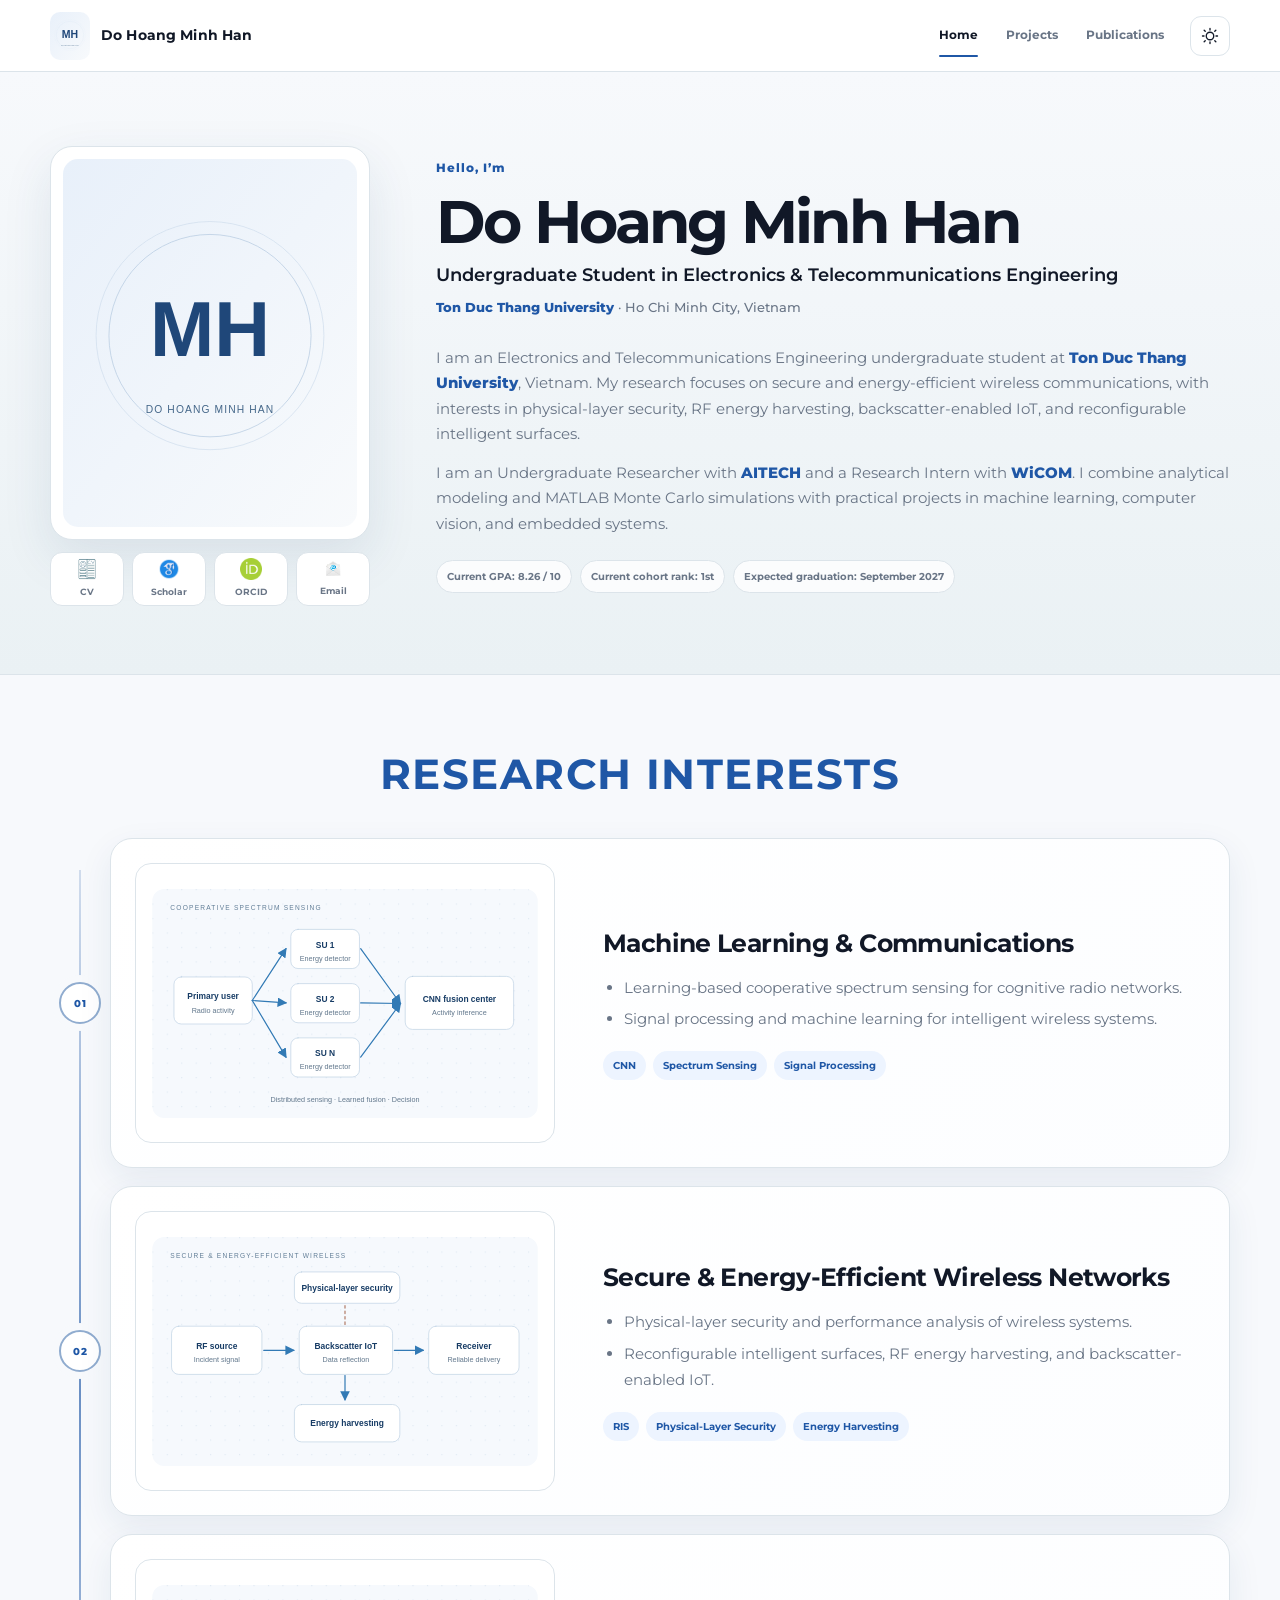
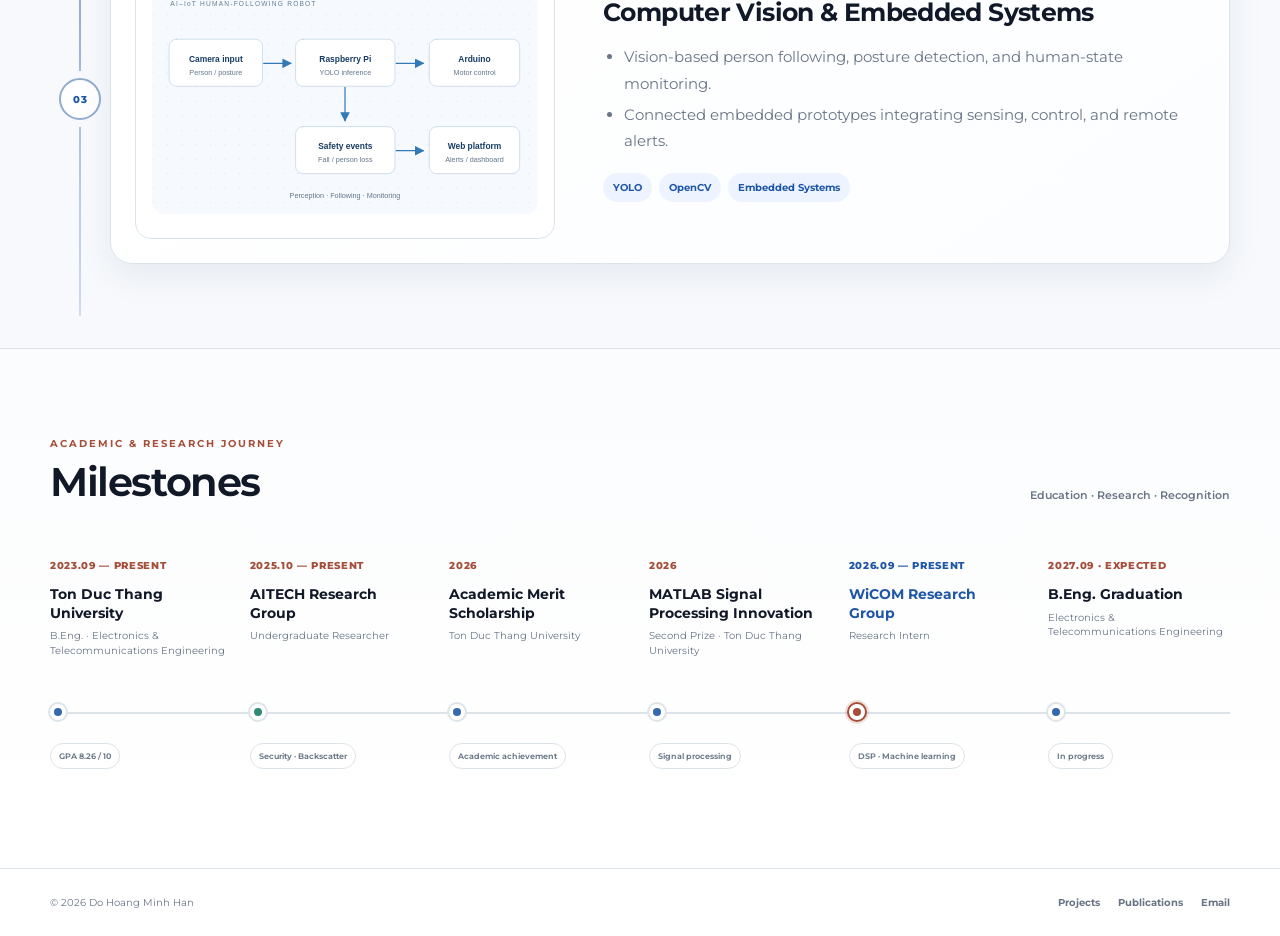
==== index.html @ 0a6a079e "Publish Do Hoang Minh Han's academic website using the original design" ====
<!DOCTYPE html>
<html lang="en">
<head>
  <meta charset="UTF-8">
  <meta name="viewport" content="width=device-width,initial-scale=1.0">
  <title>Do Hoang Minh Han | Academic Homepage</title>
  <meta name="description" content="Academic homepage of Do Hoang Minh Han, an undergraduate researcher in wireless communications at Ton Duc Thang University.">
  <link rel="icon" type="image/svg+xml" href="./assets/monogram.svg">
  <link rel="preconnect" href="https://fonts.googleapis.com">
  <link rel="preconnect" href="https://fonts.gstatic.com" crossorigin>
  <link href="https://fonts.googleapis.com/css2?family=Montserrat:wght@400;500;600;700;800&amp;display=swap" rel="stylesheet">
  <link rel="stylesheet" href="./assets/css/home.css?v=20260919-7">
<link rel="stylesheet" href="./assets/css/identity.css?v=20261023-2"><link rel="canonical" href="https://thienp-nguyen.github.io/do-hoang-minh-han/"></head>
<body>
  <header class="site-header">
    <div class="nav-container">
      <a class="brand" href="index.html">
        <img src="./assets/monogram.svg" alt="">
        <span>Do Hoang Minh Han</span>
      </a>

      <nav class="desktop-nav" aria-label="Primary navigation">
        <a class="active" href="index.html" aria-current="page">Home</a>
        <a href="projects.html">Projects</a>
        <a href="publications.html">Publications</a>
      </nav>

      <button class="theme-toggle" type="button" aria-label="Toggle light/dark mode">
        <svg class="sun-icon" viewbox="0 0 24 24"><path d="M12 4V2m0 20v-2M4 12H2m20 0h-2M5.64 5.64 4.22 4.22m15.56 15.56-1.42-1.42M18.36 5.64l1.42-1.42M4.22 19.78l1.42-1.42M12 17a5 5 0 1 0 0-10 5 5 0 0 0 0 10Z"></path></svg>
        <svg class="moon-icon" viewbox="0 0 24 24"><path d="M21 15.1A9 9 0 1 1 8.9 3a7 7 0 0 0 12.1 12.1Z"></path></svg>
      </button>

      <button class="menu-toggle" type="button" aria-label="Open menu" aria-expanded="false">
        <span></span><span></span><span></span>
      </button>
    </div>

    <nav class="mobile-nav" aria-label="Mobile navigation">
      <a class="active" href="index.html" aria-current="page">Home</a>
      <a href="projects.html">Projects</a>
      <a href="publications.html">Publications</a>
    </nav>
  </header>

  <main id="main">
    <section class="profile-section">
      <div class="page-width profile-grid">
        <aside class="profile-side">
          <div class="portrait-card">
            <img src="./assets/monogram.svg" alt="Do Hoang Minh Han monogram">
          </div>

          <div class="academic-links">
            <a href="./assets/Minh-Han-CV.pdf" class="academic-link" title="Curriculum Vitae" target="_blank" rel="noopener">
              <img src="./assets/CV.png" alt=""><span>CV</span>
            </a>
            <a href="https://scholar.google.com/citations?user=U9WXgIkAAAAJ&amp;hl=vi&amp;oi=ao" class="academic-link" title="Google Scholar" target="_blank" rel="noopener">
              <img src="./assets/gg.png" alt=""><span>Scholar</span>
            </a>
            <a href="https://orcid.org/0009-0002-2943-3216" class="academic-link" title="ORCID" target="_blank" rel="noopener">
              <img src="./assets/ORCID.png" alt=""><span>ORCID</span>
            </a>
            <a href="mailto:dohoangminhhan2005@gmail.com" class="academic-link" title="Email">
              <img src="./assets/email.png" alt=""><span>Email</span>
            </a>
          </div>
        </aside>

        <div class="profile-copy">
          <div class="status-line">
            <span>Hello, I’m</span>
          </div>

          <h1>Do Hoang Minh Han</h1>
          <p class="role">Undergraduate Student in Electronics &amp; Telecommunications Engineering</p>
          <p class="location"><a class="profile-link" href="https://tdtu.edu.vn/en" target="_blank" rel="noopener">Ton Duc Thang University</a> · Ho Chi Minh City, Vietnam</p>

          <div class="bio-text"><p>I am an Electronics and Telecommunications Engineering undergraduate student at <a class="profile-link" href="https://tdtu.edu.vn/en" target="_blank" rel="noopener">Ton Duc Thang University</a>, Vietnam. My research focuses on secure and energy-efficient wireless communications, with interests in physical-layer security, RF energy harvesting, backscatter-enabled IoT, and reconfigurable intelligent surfaces.</p><p>I am an Undergraduate Researcher with <a class="profile-link" href="https://science.tdtu.edu.vn/en/research/AITECH" target="_blank" rel="noopener">AITECH</a> and a Research Intern with <a class="profile-link" href="https://feee.tdtu.edu.vn/en/research/research-groups/wireless-communications-research-group-wicom" target="_blank" rel="noopener">WiCOM</a>. I combine analytical modeling and MATLAB Monte Carlo simulations with practical projects in machine learning, computer vision, and embedded systems.</p></div>

          <div class="profile-chips"><span>Current GPA: 8.26 / 10</span><span>Current cohort rank: 1st</span><span>Expected graduation: September 2027</span></div>
        </div>
      </div>
    </section>


    <section class="section-heading research-title">
      <h2>RESEARCH INTERESTS</h2>
    </section>

    <section class="research-list page-width"><article class="research-item"><div class="research-node"><span>01</span></div><div class="research-card"><div class="research-visual"><img src="./assets/projects/spectrum.svg" alt="Machine Learning &amp; Communications topic illustration" loading="lazy"></div><div class="research-copy"><h3>Machine Learning &amp; Communications</h3><ul><li>Learning-based cooperative spectrum sensing for cognitive radio networks.</li><li>Signal processing and machine learning for intelligent wireless systems.</li></ul><div class="tags"><span>CNN</span><span>Spectrum Sensing</span><span>Signal Processing</span></div></div></div></article><article class="research-item"><div class="research-node"><span>02</span></div><div class="research-card"><div class="research-visual"><img src="./assets/projects/security.svg" alt="Secure &amp; Energy-Efficient Wireless Networks topic illustration" loading="lazy"></div><div class="research-copy"><h3>Secure &amp; Energy-Efficient Wireless Networks</h3><ul><li>Physical-layer security and performance analysis of wireless systems.</li><li>Reconfigurable intelligent surfaces, RF energy harvesting, and backscatter-enabled IoT.</li></ul><div class="tags"><span>RIS</span><span>Physical-Layer Security</span><span>Energy Harvesting</span></div></div></div></article><article class="research-item"><div class="research-node"><span>03</span></div><div class="research-card"><div class="research-visual"><img src="./assets/projects/robot.svg" alt="Computer Vision &amp; Embedded Systems topic illustration" loading="lazy"></div><div class="research-copy"><h3>Computer Vision &amp; Embedded Systems</h3><ul><li>Vision-based person following, posture detection, and human-state monitoring.</li><li>Connected embedded prototypes integrating sensing, control, and remote alerts.</li></ul><div class="tags"><span>YOLO</span><span>OpenCV</span><span>Embedded Systems</span></div></div></div></article></section>

    <section class="journey-section">
      <div class="page-width">
        <div class="journey-head">
          <div>
            <p>ACADEMIC &amp; RESEARCH JOURNEY</p>
            <h2>Milestones</h2>
          </div>
          <span class="journey-note">Education · Research · Recognition</span>
        </div>

        <div class="journey-track"><article class="milestone education"><div class="milestone-copy"><span class="milestone-date">2023.09 — PRESENT</span><h3>Ton Duc Thang University</h3><p>B.Eng. · Electronics &amp; Telecommunications Engineering</p></div><div class="milestone-dot"></div><span class="milestone-chip">GPA 8.26 / 10</span></article><article class="milestone research"><div class="milestone-copy"><span class="milestone-date">2025.10 — PRESENT</span><h3>AITECH Research Group</h3><p>Undergraduate Researcher</p></div><div class="milestone-dot"></div><span class="milestone-chip">Security · Backscatter</span></article><article class="milestone education"><div class="milestone-copy"><span class="milestone-date">2026</span><h3>Academic Merit Scholarship</h3><p>Ton Duc Thang University</p></div><div class="milestone-dot"></div><span class="milestone-chip">Academic achievement</span></article><article class="milestone education"><div class="milestone-copy"><span class="milestone-date">2026</span><h3>MATLAB Signal Processing Innovation</h3><p>Second Prize · Ton Duc Thang University</p></div><div class="milestone-dot"></div><span class="milestone-chip">Signal processing</span></article><article class="milestone current research"><div class="milestone-copy"><span class="milestone-date">2026.09 — PRESENT</span><h3>WiCOM Research Group</h3><p>Research Intern</p></div><div class="milestone-dot"></div><span class="milestone-chip">DSP · Machine learning</span></article><article class="milestone education"><div class="milestone-copy"><span class="milestone-date">2027.09 · EXPECTED</span><h3>B.Eng. Graduation</h3><p>Electronics &amp; Telecommunications Engineering</p></div><div class="milestone-dot"></div><span class="milestone-chip">In progress</span></article></div>
      </div>
    </section>
  </main>

  <footer class="site-footer">
    <div class="page-width footer-inner">
      <p>© 2026 Do Hoang Minh Han</p>
      <div>
        <a href="projects.html">Projects</a>
        <a href="publications.html">Publications</a>
        <a href="mailto:dohoangminhhan2005@gmail.com">Email</a>
      </div>
    </div>
  </footer>

  <script src="./assets/js/main.js?v=20260918-4"></script>
</body>
</html>
---- assets/css/home.css ----
:root{
  --bg:#f7f9fc;
  --surface:#ffffff;
  --panel:#eaf1f4;
  --text:#111827;
  --muted:#697586;
  --line:#dce4ea;
  --blue:#1f57a6;
  --blue-soft:#edf4ff;
  --green:#26a269;
  --shadow:0 18px 50px rgba(31,68,110,.10);
  --card-shadow:0 12px 34px rgba(31,68,110,.08);
  --card-shadow-hover:0 24px 54px rgba(31,68,110,.16);
  --warm:#a54f3b;
  --warm-soft:#fbf0ec;
  --width:1180px;
}
*{box-sizing:border-box}
html{scroll-behavior:smooth}
body{
  margin:0;
  background:var(--bg);
  color:var(--text);
  font-family:"Montserrat",Arial,sans-serif;
  line-height:1.7;
  -webkit-font-smoothing:antialiased;
}
a{color:inherit;text-decoration:none}
img{display:block;max-width:100%}
button{font:inherit}
.page-width{width:min(calc(100% - 40px),var(--width));margin:0 auto}

.site-header{
  position:sticky;
  top:0;
  z-index:100;
  height:72px;
  background:color-mix(in srgb,var(--surface) 92%,transparent);
  backdrop-filter:blur(16px);
  border-bottom:1px solid var(--line);
}
.nav-container{
  width:min(calc(100% - 40px),var(--width));
  height:100%;
  margin:0 auto;
  display:flex;
  align-items:center;
  gap:26px;
}
.brand{display:flex;align-items:center;gap:11px}
.brand img{width:40px;height:48px;border-radius:10px;object-fit:cover}
.brand span{font-size:14px;font-weight:700;letter-spacing:.01em}
.desktop-nav{margin-left:auto;display:flex;align-items:center;gap:28px}
.desktop-nav a{
  position:relative;
  color:var(--muted);
  font-size:12px;
  font-weight:700;
}
.desktop-nav a:hover,.desktop-nav a.active{color:var(--text)}
.desktop-nav a.active:after{
  content:"";
  position:absolute;
  left:0;right:0;bottom:-11px;
  height:2px;
  border-radius:999px;
  background:var(--blue);
}
.theme-toggle,.menu-toggle{
  width:40px;height:40px;
  border:1px solid var(--line);
  border-radius:11px;
  background:var(--surface);
  color:var(--text);
  display:grid;
  place-items:center;
  cursor:pointer;
}
.theme-toggle svg{width:18px;height:18px;fill:none;stroke:currentColor;stroke-width:1.8;stroke-linecap:round;stroke-linejoin:round}
.theme-toggle .moon-icon{display:none}
.menu-toggle{display:none;align-content:center;gap:4px}
.menu-toggle span{display:block;width:17px;height:1.5px;background:currentColor}
.mobile-nav{display:none}
.mobile-nav.open{
  display:grid;
  position:absolute;
  left:0;right:0;top:72px;
  z-index:99;
  padding:8px 20px 14px;
  background:var(--surface);
  border-bottom:1px solid var(--line);
}
.mobile-nav a{padding:10px 0;border-bottom:1px solid var(--line);font-size:13px;font-weight:700;color:var(--muted)}
.mobile-nav a:last-child{border-bottom:0}
.mobile-nav a.active{color:var(--text)}

.profile-section{
  padding:74px 0 68px;
  background:linear-gradient(180deg,var(--bg),var(--panel));
  border-bottom:1px solid var(--line);
}
.profile-grid{
  display:grid;
  grid-template-columns:320px 1fr;
  gap:66px;
  align-items:center;
}
.profile-side{width:100%}
.portrait-card{
  padding:12px;
  border:1px solid var(--line);
  border-radius:22px;
  background:var(--surface);
  box-shadow:var(--shadow);
}
.portrait-card img{
  width:100%;
  aspect-ratio:4/5;
  object-fit:cover;
  object-position:center 25%;
  border-radius:15px;
}
.academic-links{
  display:grid;
  grid-template-columns:repeat(4,1fr);
  gap:8px;
  margin-top:12px;
}
.academic-link{
  min-width:0;
  height:54px;
  padding:7px 4px;
  border:1px solid var(--line);
  border-radius:12px;
  background:var(--surface);
  color:var(--muted);
  display:flex;
  flex-direction:column;
  align-items:center;
  justify-content:center;
  gap:4px;
  font-size:9px;
  font-weight:700;
  transition:.18s ease;
}
.academic-link:hover{
  transform:translateY(-2px);
  color:var(--blue);
  border-color:color-mix(in srgb,var(--blue) 40%,var(--line));
  box-shadow:0 8px 22px rgba(31,87,166,.10);
}
.academic-link img{width:22px;height:22px;object-fit:contain}

.status-line{
  color:var(--blue);
  font-size:12px;
  font-weight:800;
  letter-spacing:.08em;
}
.profile-copy h1{
  margin:12px 0 8px;
  font-size:clamp(42px,5vw,64px);
  line-height:1.02;
  letter-spacing:-.045em;
  font-weight:700;
}
.role{
  margin:0;
  color:var(--text);
  font-size:18px;
  font-weight:600;
}
.location{
  margin:5px 0 0;
  color:var(--muted);
  font-size:13px;
  font-weight:500;
}
.profile-link,
.bio-text a{
  color:var(--blue);
  font-weight:800;
  transition:color .18s ease;
}
.profile-link:hover,
.bio-text a:hover{
  color:color-mix(in srgb,var(--blue) 72%,#000);
  text-decoration:underline;
  text-underline-offset:3px;
}
.bio-text{
  max-width:800px;
  margin-top:27px;
}
.bio-text p{
  margin:0 0 13px;
  color:var(--muted);
  font-size:15px;
}
.profile-chips{
  display:flex;
  flex-wrap:wrap;
  gap:8px;
  margin-top:24px;
}
.profile-chips span{
  padding:7px 10px;
  border:1px solid var(--line);
  border-radius:999px;
  background:color-mix(in srgb,var(--surface) 78%,transparent);
  color:var(--muted);
  font-size:10px;
  font-weight:700;
}

.section-heading{
  padding:76px 20px 42px;
  text-align:center;
}
.research-title h2{
  margin:0;
  color:var(--blue);
  font-size:clamp(28px,3.2vw,40px);
  letter-spacing:.015em;
  line-height:1.15;
  font-weight:800;
}

.research-list{
  display:grid;
  gap:20px;
  padding-bottom:78px;
}
.research-row{
  position:relative;
  display:grid;
  grid-template-columns:440px 1fr;
  gap:54px;
  align-items:center;
  padding:22px;
  border:1px solid var(--line);
  border-radius:22px;
  background:linear-gradient(145deg,var(--surface),color-mix(in srgb,var(--surface) 82%,var(--blue-soft)));
  box-shadow:var(--card-shadow);
  overflow:hidden;
  transition:transform .28s ease,box-shadow .28s ease,border-color .28s ease;
}
.research-row:before{
  content:"";
  position:absolute;
  left:0;top:0;bottom:0;
  width:4px;
  background:linear-gradient(180deg,var(--blue),color-mix(in srgb,var(--blue) 35%,transparent));
  opacity:.75;
}
.research-row:hover{
  transform:translateY(-6px);
  box-shadow:var(--card-shadow-hover);
  border-color:color-mix(in srgb,var(--blue) 38%,var(--line));
}
.research-visual{
  height:285px;
  padding:16px;
  display:grid;
  place-items:center;
  border:1px solid var(--line);
  border-radius:16px;
  background:#fff;
  overflow:hidden;
  transition:transform .35s ease,box-shadow .35s ease;
}
.research-row:hover .research-visual{
  transform:scale(1.015);
  box-shadow:0 12px 28px rgba(31,87,166,.10);
}
.research-visual img{
  width:100%;
  height:100%;
  object-fit:contain;
  transition:transform .38s ease;
}
.research-row:hover .research-visual img{
  transform:scale(1.025);
}
.research-copy{max-width:610px}
.research-index{
  display:block;
  margin-bottom:8px;
  color:var(--blue);
  font-size:9px;
  font-weight:800;
  letter-spacing:.14em;
}
.research-copy h3{
  margin:0 0 14px;
  font-size:21px;
  line-height:1.3;
  letter-spacing:-.02em;
  font-weight:700;
}
.research-copy ul{
  margin:0;
  padding-left:19px;
  color:var(--muted);
  font-size:13.5px;
}
.research-copy li{margin-bottom:6px}
.tags{
  display:flex;
  flex-wrap:wrap;
  gap:6px;
  margin-top:17px;
}
.tags span{
  padding:5px 8px;
  border-radius:999px;
  background:var(--blue-soft);
  color:var(--blue);
  font-size:9px;
  font-weight:700;
  transition:transform .18s ease,background .18s ease;
}
.research-row:hover .tags span{
  background:color-mix(in srgb,var(--blue-soft) 82%,var(--surface));
}
.tags span:hover{
  transform:translateY(-1px);
}

.site-footer{
  padding:25px 0;
  border-top:1px solid var(--line);
  background:var(--surface);
}
.footer-inner{
  display:flex;
  align-items:center;
  justify-content:space-between;
  gap:25px;
}
.footer-inner p{
  margin:0;
  color:var(--muted);
  font-size:10px;
}
.footer-inner div{display:flex;gap:18px}
.footer-inner a{
  color:var(--muted);
  font-size:10px;
  font-weight:700;
}
.footer-inner a:hover{color:var(--blue)}

body.dark-mode{
  --bg:#0f141a;
  --surface:#171e26;
  --panel:#182129;
  --text:#eef2f6;
  --muted:#9aa9b8;
  --line:#2b3540;
  --blue:#79aaff;
  --blue-soft:#172b47;
  --green:#53cf8d;
  --shadow:0 18px 50px rgba(0,0,0,.28);
  --card-shadow:0 12px 34px rgba(0,0,0,.22);
  --card-shadow-hover:0 24px 54px rgba(0,0,0,.34);
}
body.dark-mode .sun-icon{display:none}
body.dark-mode .moon-icon{display:block}
body.dark-mode .research-visual{background:#f7f9fb}

@media(max-width:900px){
  .desktop-nav{display:none}
  .menu-toggle{display:grid}
  .profile-grid{grid-template-columns:270px 1fr;gap:38px}
  .research-row{grid-template-columns:340px 1fr;gap:34px}
}
@media(max-width:700px){
  .site-header{height:64px}
  .nav-container{width:calc(100% - 24px)}
  .brand span{font-size:13px}
  .brand img{width:34px;height:41px}
  .profile-section{padding:45px 0 48px}
  .profile-grid{grid-template-columns:1fr}
  .profile-side{max-width:310px}
  .profile-copy h1{font-size:44px}
  .research-list{gap:16px}
  .research-row{grid-template-columns:1fr;gap:20px;padding:17px}
  .research-visual{height:245px}
  .footer-inner{flex-direction:column;align-items:flex-start}
}
@media(max-width:460px){
  .page-width{width:calc(100% - 28px)}
  .academic-link span{display:none}
  .academic-link{height:48px}
  .academic-link img{width:25px;height:25px}
  .profile-copy h1{font-size:38px}
  .role{font-size:15px}
  .bio-text p{font-size:14px}
  .research-title h2{font-size:24px}
  .research-visual{height:215px}
}

/* v6 connected research + milestones */
.section-heading{padding:76px 20px 40px;text-align:center}
.research-title h2{
  margin:0;
  color:var(--blue);
  font-size:clamp(29px,3.25vw,42px);
  letter-spacing:.035em;
  line-height:1.15;
  font-weight:700;
}

.research-list{
  position:relative;
  display:grid;
  gap:18px;
  padding-bottom:84px;
}
.research-list:before{
  content:"";
  position:absolute;
  left:29px;
  top:32px;
  bottom:32px;
  width:2px;
  background:linear-gradient(180deg,color-mix(in srgb,var(--blue) 18%,transparent),color-mix(in srgb,var(--blue) 65%,transparent),color-mix(in srgb,var(--blue) 18%,transparent));
  z-index:0;
}
.research-item{
  position:relative;
  display:grid;
  grid-template-columns:60px 1fr;
  align-items:center;
  z-index:1;
}
.research-node{display:grid;place-items:center}
.research-node span{
  width:42px;
  height:42px;
  border-radius:50%;
  display:grid;
  place-items:center;
  background:var(--surface);
  border:2px solid color-mix(in srgb,var(--blue) 40%,var(--line));
  box-shadow:0 0 0 7px var(--bg);
  color:var(--blue);
  font-size:10px;
  font-weight:800;
  letter-spacing:.05em;
  transition:.22s ease;
}
.research-item:hover .research-node span{
  transform:scale(1.08);
  background:var(--blue);
  color:#fff;
  border-color:var(--blue);
}
.research-card{
  display:grid;
  grid-template-columns:420px 1fr;
  gap:48px;
  align-items:center;
  padding:24px;
  border:1px solid var(--line);
  border-radius:22px;
  background:linear-gradient(145deg,var(--surface),color-mix(in srgb,var(--surface) 84%,var(--blue-soft)));
  box-shadow:var(--card-shadow);
  overflow:hidden;
  transition:transform .28s ease,box-shadow .28s ease,border-color .28s ease;
}
.research-item:hover .research-card{
  transform:translateX(5px) translateY(-4px);
  box-shadow:var(--card-shadow-hover);
  border-color:color-mix(in srgb,var(--blue) 38%,var(--line));
}
.research-visual{
  height:280px;
  padding:16px;
  display:grid;
  place-items:center;
  border:1px solid var(--line);
  border-radius:16px;
  background:#fff;
  overflow:hidden;
  transition:transform .35s ease,box-shadow .35s ease;
}
.research-item:hover .research-visual{
  transform:scale(1.012);
  box-shadow:0 12px 28px rgba(31,87,166,.10);
}
.research-visual img{
  width:100%;
  height:100%;
  object-fit:contain;
  transition:transform .38s ease;
}
.research-item:hover .research-visual img{transform:scale(1.025)}
.research-copy{max-width:620px;padding-right:14px}
.research-copy h3{
  margin:0 0 16px;
  font-size:25px;
  line-height:1.28;
  letter-spacing:-.025em;
  font-weight:700;
}
.research-copy ul{
  margin:0;
  padding-left:21px;
  color:var(--muted);
  font-size:15px;
  line-height:1.75;
}
.research-copy li{margin-bottom:5px}
.tags{display:flex;flex-wrap:wrap;gap:7px;margin-top:19px}
.tags span{
  padding:6px 10px;
  border-radius:999px;
  background:var(--blue-soft);
  color:var(--blue);
  font-size:10px;
  font-weight:700;
  transition:transform .18s ease,background .18s ease;
}
.tags span:hover{transform:translateY(-2px)}

.journey-section{
  padding:86px 0 94px;
  background:linear-gradient(180deg,color-mix(in srgb,var(--surface) 54%,var(--bg)),var(--surface));
  border-top:1px solid var(--line);
}
.journey-head{
  display:flex;
  justify-content:space-between;
  align-items:end;
  gap:30px;
  margin-bottom:54px;
}
.journey-head p{
  margin:0 0 8px;
  color:var(--warm);
  font-size:10px;
  font-weight:700;
  letter-spacing:.20em;
}
.journey-head h2{
  margin:0;
  font-size:40px;
  line-height:1.1;
  letter-spacing:-.035em;
  font-weight:600;
}
.journey-note{color:var(--muted);font-size:11px;font-weight:600}
.journey-track{
  position:relative;
  display:grid;
  grid-template-columns:repeat(6,minmax(0,1fr));
  gap:20px;
}
.journey-track:before{
  content:"";
  position:absolute;
  left:0;
  right:0;
  top:154px;
  height:2px;
  background:var(--line);
}
.milestone{position:relative;min-width:0}
.milestone-copy{min-height:133px;padding-right:6px}
.milestone-date{
  display:block;
  margin-bottom:11px;
  color:var(--warm);
  font-size:10px;
  font-weight:800;
  letter-spacing:.07em;
}
.milestone h3{margin:0 0 7px;font-size:14px;line-height:1.35;font-weight:700}
.milestone p{margin:0;color:var(--muted);font-size:10px;line-height:1.5}
.milestone-dot{
  position:relative;
  width:16px;
  height:16px;
  margin:13px 0 20px;
  border:4px solid var(--surface);
  border-radius:50%;
  background:#888;
  box-shadow:0 0 0 2px var(--line);
  z-index:2;
  transition:.22s ease;
}
.milestone:hover .milestone-dot{
  transform:scale(1.22);
  background:var(--warm);
  box-shadow:0 0 0 5px color-mix(in srgb,var(--warm) 12%,transparent);
}
.milestone.current .milestone-dot{
  background:var(--warm);
  box-shadow:0 0 0 4px color-mix(in srgb,var(--warm) 17%,transparent),0 0 0 2px var(--warm);
}
.milestone-chip,.milestone-chips span{
  display:inline-flex;
  margin:0 5px 5px 0;
  padding:5px 8px;
  border:1px solid var(--line);
  border-radius:999px;
  background:var(--surface);
  color:var(--muted);
  font-size:8.5px;
  font-weight:650;
  white-space:nowrap;
}
.milestone.current .milestone-chips span{
  color:var(--warm);
  border-color:color-mix(in srgb,var(--warm) 28%,var(--line));
  background:var(--warm-soft);
}

body.dark-mode{
  --warm:#e39378;
  --warm-soft:#35231f;
}
body.dark-mode .research-visual{background:#f7f9fb}

@media(max-width:1050px){
  .research-card{grid-template-columns:350px 1fr;gap:34px}
  .journey-track{grid-template-columns:repeat(3,1fr);row-gap:48px}
  .journey-track:before{display:none}
  .milestone{padding-left:16px;border-left:2px solid var(--line)}
  .milestone-copy{min-height:0}
  .milestone-dot{position:absolute;left:-9px;top:4px;margin:0}
  .milestone-date,.milestone h3,.milestone p,.milestone-chip,.milestone-chips{margin-left:10px}
}
@media(max-width:900px){
  .research-card{grid-template-columns:300px 1fr;gap:26px}
  .research-copy h3{font-size:22px}
  .research-copy ul{font-size:14px}
}
@media(max-width:700px){
  .section-heading{padding-top:60px}
  .research-list{gap:15px}
  .research-list:before{left:20px}
  .research-item{grid-template-columns:42px 1fr}
  .research-node span{width:34px;height:34px;font-size:8px;box-shadow:0 0 0 5px var(--bg)}
  .research-card{grid-template-columns:1fr;gap:18px;padding:17px}
  .research-visual{height:245px}
  .research-copy{padding:0 5px 5px}
  .research-copy h3{font-size:21px}
  .research-copy ul{font-size:13.5px}
  .journey-head{align-items:start;flex-direction:column;margin-bottom:34px}
  .journey-head h2{font-size:34px}
  .journey-track{grid-template-columns:1fr;gap:24px}
  .milestone{padding:0 0 2px 30px;border-left:2px solid var(--line)}
  .milestone-dot{left:-9px;top:4px}
  .milestone-date,.milestone h3,.milestone p,.milestone-chip,.milestone-chips{margin-left:0}
}
@media(max-width:460px){
  .research-title h2{font-size:24px;letter-spacing:.035em}
  .research-visual{height:215px}
}


/* v7 milestone ordering + research heading refinement */
.journey-head h2{
  font-weight:650;
}
.journey-track{
  gap:18px;
}
.milestone-date{
  white-space:nowrap;
  font-size:9.5px;
}
.milestone h3{
  font-size:13.5px;
}
.milestone p{
  font-size:9.8px;
}
.milestone-dot{
  background:#8a929a;
}
.milestone.education .milestone-dot{
  background:#3569ae;
}
.milestone.research .milestone-dot{
  background:#2e8b74;
}
.milestone.industry .milestone-dot{
  background:#c47b32;
}
.milestone.publishing .milestone-dot{
  background:#8b67a8;
}
.milestone.current .milestone-dot{
  background:var(--warm);
}
.milestone:hover .milestone-dot{
  background:var(--warm);
}
.milestone-chip,.milestone-chips span{
  font-size:8.3px;
}
.milestone.current h3{
  color:var(--blue);
}
.milestone.current .milestone-date{
  color:var(--blue);
}
body.dark-mode .research-title h2{
  color:var(--blue);
}
@media(max-width:1200px){
  .journey-track{
    gap:14px;
  }
  .milestone h3{
    font-size:12.5px;
  }
  .milestone p{
    font-size:9.3px;
  }
}
---- assets/css/identity.css ----
/* Identity and content adjustments; the original design and animations are retained. */
[hidden]{display:none!important}
.brand span{white-space:nowrap}
.profile-copy h1{font-size:clamp(38px,4.7vw,60px)}
.research-grid{grid-template-columns:repeat(2,minmax(0,1fr))}
.research-card h3{min-height:0}
.pub-group-heading{margin:0 0 18px;font-size:20px;font-weight:700;color:var(--text)}
.profile-identifiers{display:grid;gap:12px;padding-top:6px}
.profile-identifiers p{font-size:12px;color:var(--muted);line-height:1.8;margin:8px 0 0}
.profile-identifiers a{display:flex;align-items:center;gap:10px;font-size:11px;font-weight:650;color:var(--blue)}
.profile-identifiers img{width:22px;height:22px;object-fit:contain}
.modern-card .pub-side:empty{display:none}
@media(max-width:900px){.theme-toggle{margin-left:auto}.nav-container{gap:13px}.brand span{font-size:12px}}
@media(max-width:700px){.mobile-nav.open{top:64px}.research-grid{grid-template-columns:1fr}.profile-copy h1{font-size:39px}}
@media(max-width:380px){.nav-container{gap:9px}.brand span{font-size:11px}}
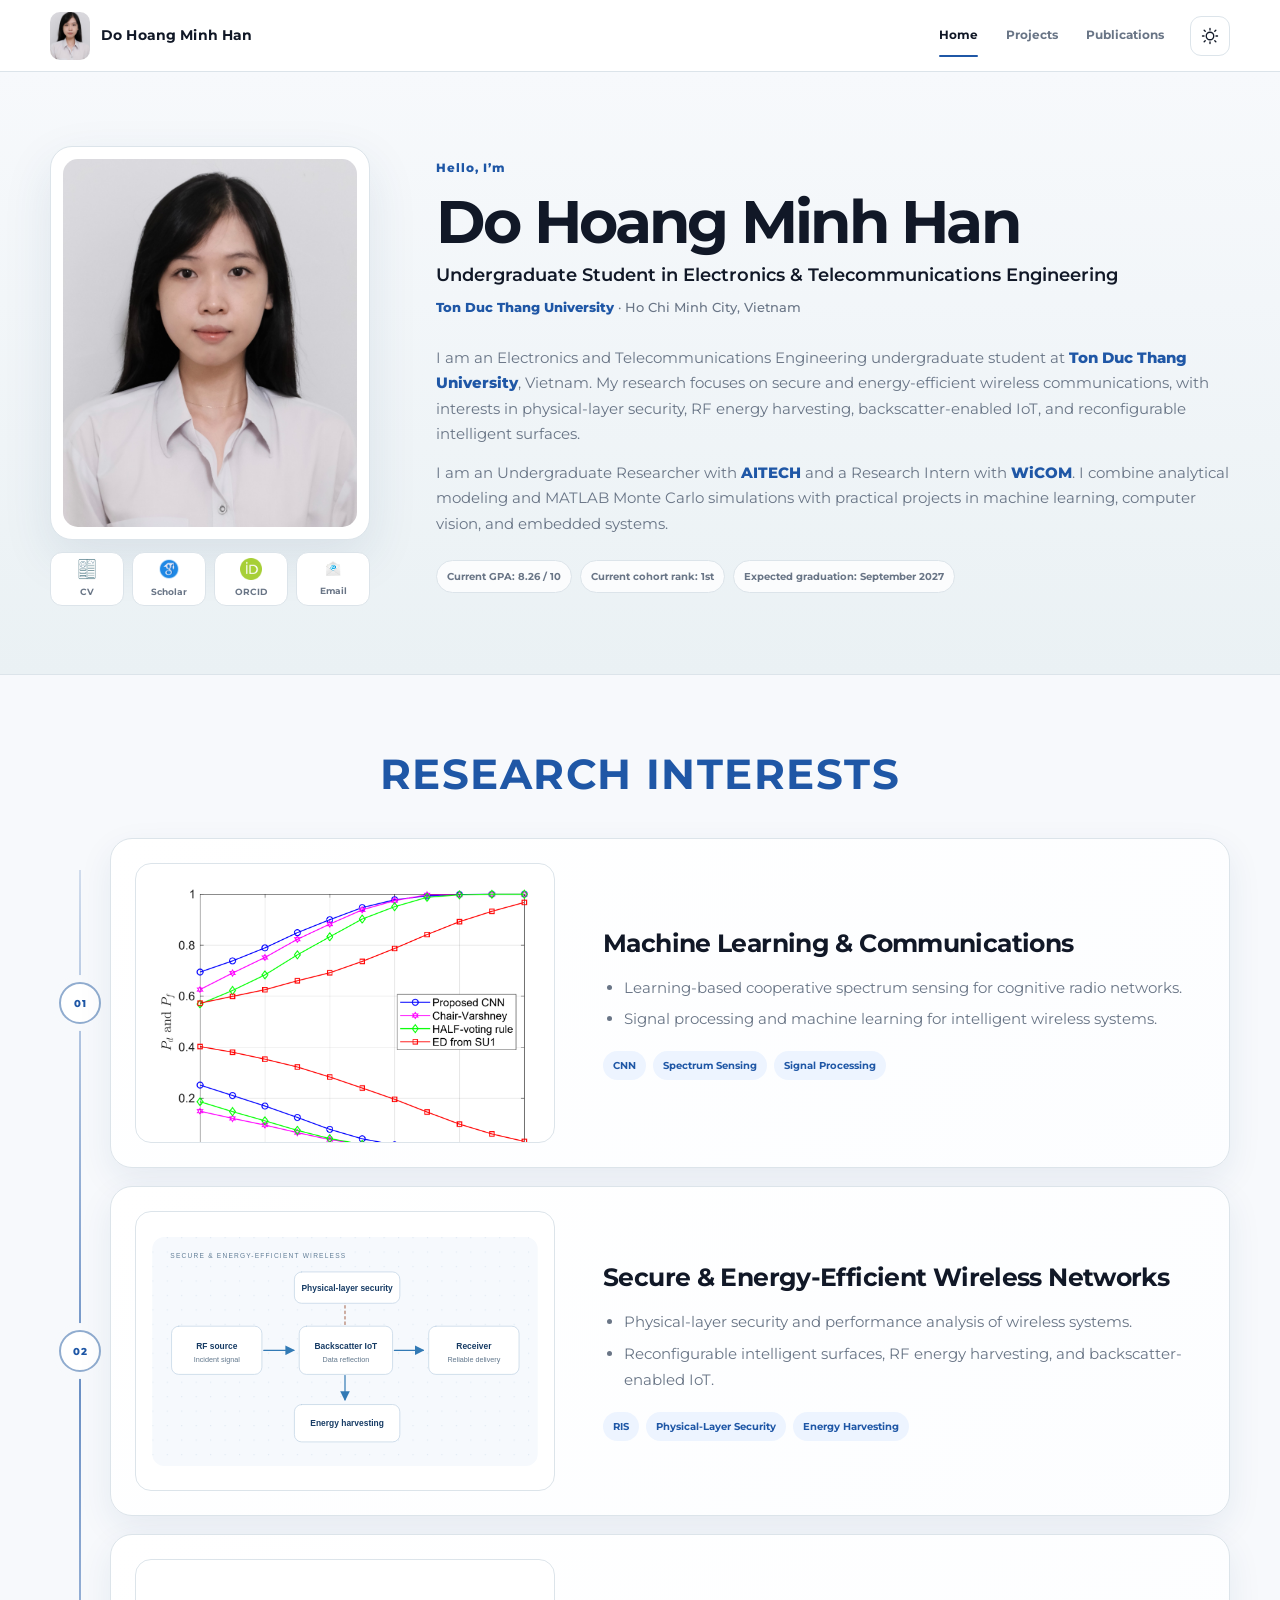
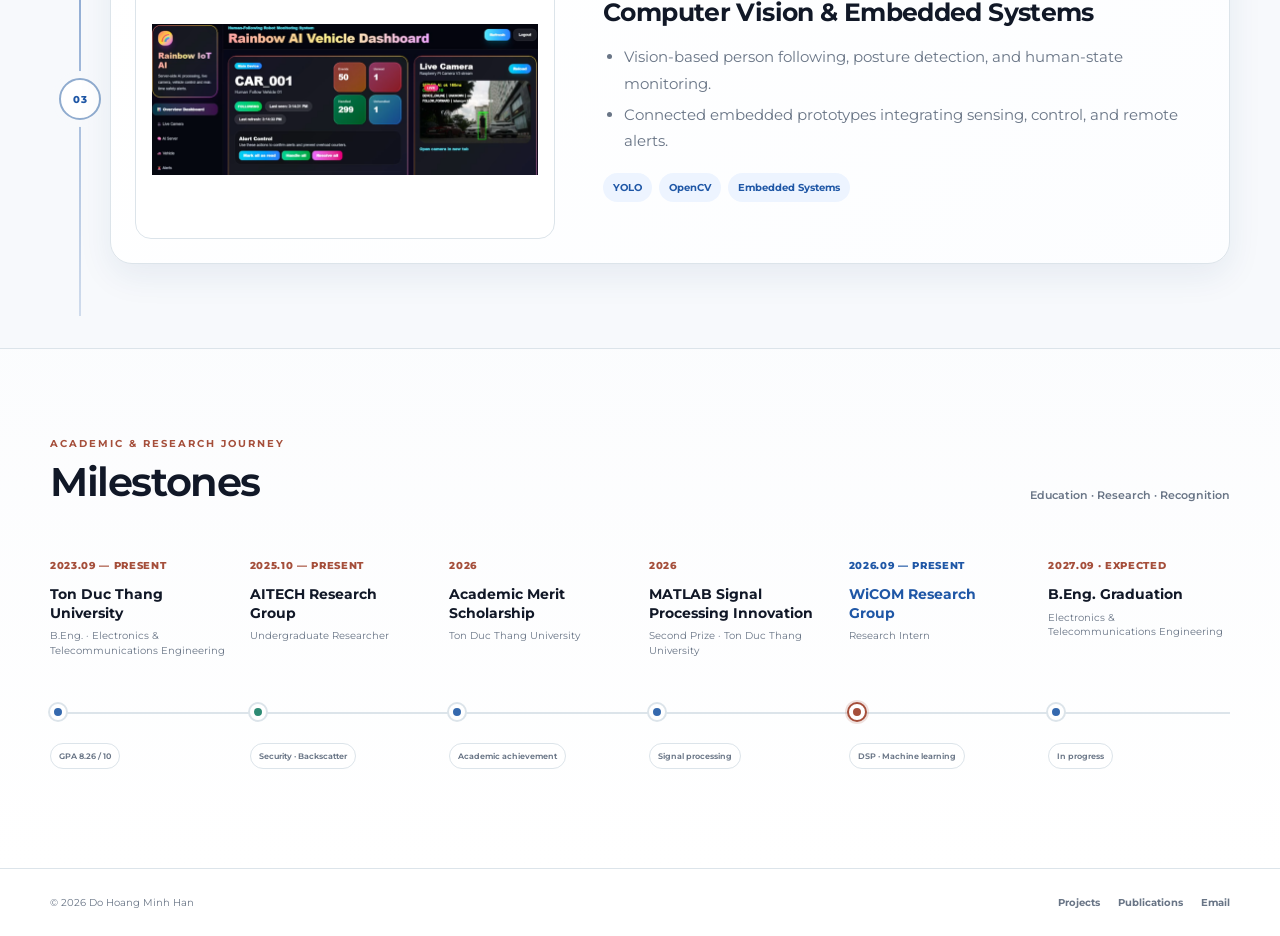
==== commit 59de4df3: "Add Minh Han's portrait and project images; restore PDF and website actions" ====
--- a/index.html
+++ b/index.html
@@ -1,120 +1,238 @@
-<!DOCTYPE html>
-<html lang="en">
-<head>
-  <meta charset="UTF-8">
-  <meta name="viewport" content="width=device-width,initial-scale=1.0">
-  <title>Do Hoang Minh Han | Academic Homepage</title>
-  <meta name="description" content="Academic homepage of Do Hoang Minh Han, an undergraduate researcher in wireless communications at Ton Duc Thang University.">
-  <link rel="icon" type="image/svg+xml" href="./assets/monogram.svg">
-  <link rel="preconnect" href="https://fonts.googleapis.com">
-  <link rel="preconnect" href="https://fonts.gstatic.com" crossorigin>
-  <link href="https://fonts.googleapis.com/css2?family=Montserrat:wght@400;500;600;700;800&amp;display=swap" rel="stylesheet">
-  <link rel="stylesheet" href="./assets/css/home.css?v=20260919-7">
-<link rel="stylesheet" href="./assets/css/identity.css?v=20261023-2"><link rel="canonical" href="https://thienp-nguyen.github.io/do-hoang-minh-han/"></head>
-<body>
-  <header class="site-header">
-    <div class="nav-container">
-      <a class="brand" href="index.html">
-        <img src="./assets/monogram.svg" alt="">
-        <span>Do Hoang Minh Han</span>
-      </a>
-
-      <nav class="desktop-nav" aria-label="Primary navigation">
-        <a class="active" href="index.html" aria-current="page">Home</a>
-        <a href="projects.html">Projects</a>
-        <a href="publications.html">Publications</a>
-      </nav>
-
-      <button class="theme-toggle" type="button" aria-label="Toggle light/dark mode">
-        <svg class="sun-icon" viewbox="0 0 24 24"><path d="M12 4V2m0 20v-2M4 12H2m20 0h-2M5.64 5.64 4.22 4.22m15.56 15.56-1.42-1.42M18.36 5.64l1.42-1.42M4.22 19.78l1.42-1.42M12 17a5 5 0 1 0 0-10 5 5 0 0 0 0 10Z"></path></svg>
-        <svg class="moon-icon" viewbox="0 0 24 24"><path d="M21 15.1A9 9 0 1 1 8.9 3a7 7 0 0 0 12.1 12.1Z"></path></svg>
-      </button>
-
-      <button class="menu-toggle" type="button" aria-label="Open menu" aria-expanded="false">
-        <span></span><span></span><span></span>
-      </button>
-    </div>
-
-    <nav class="mobile-nav" aria-label="Mobile navigation">
-      <a class="active" href="index.html" aria-current="page">Home</a>
-      <a href="projects.html">Projects</a>
-      <a href="publications.html">Publications</a>
-    </nav>
-  </header>
-
-  <main id="main">
-    <section class="profile-section">
-      <div class="page-width profile-grid">
-        <aside class="profile-side">
-          <div class="portrait-card">
-            <img src="./assets/monogram.svg" alt="Do Hoang Minh Han monogram">
-          </div>
-
-          <div class="academic-links">
-            <a href="./assets/Minh-Han-CV.pdf" class="academic-link" title="Curriculum Vitae" target="_blank" rel="noopener">
-              <img src="./assets/CV.png" alt=""><span>CV</span>
-            </a>
-            <a href="https://scholar.google.com/citations?user=U9WXgIkAAAAJ&amp;hl=vi&amp;oi=ao" class="academic-link" title="Google Scholar" target="_blank" rel="noopener">
-              <img src="./assets/gg.png" alt=""><span>Scholar</span>
-            </a>
-            <a href="https://orcid.org/0009-0002-2943-3216" class="academic-link" title="ORCID" target="_blank" rel="noopener">
-              <img src="./assets/ORCID.png" alt=""><span>ORCID</span>
-            </a>
-            <a href="mailto:dohoangminhhan2005@gmail.com" class="academic-link" title="Email">
-              <img src="./assets/email.png" alt=""><span>Email</span>
-            </a>
-          </div>
-        </aside>
-
-        <div class="profile-copy">
-          <div class="status-line">
-            <span>Hello, I’m</span>
-          </div>
-
-          <h1>Do Hoang Minh Han</h1>
-          <p class="role">Undergraduate Student in Electronics &amp; Telecommunications Engineering</p>
-          <p class="location"><a class="profile-link" href="https://tdtu.edu.vn/en" target="_blank" rel="noopener">Ton Duc Thang University</a> · Ho Chi Minh City, Vietnam</p>
-
-          <div class="bio-text"><p>I am an Electronics and Telecommunications Engineering undergraduate student at <a class="profile-link" href="https://tdtu.edu.vn/en" target="_blank" rel="noopener">Ton Duc Thang University</a>, Vietnam. My research focuses on secure and energy-efficient wireless communications, with interests in physical-layer security, RF energy harvesting, backscatter-enabled IoT, and reconfigurable intelligent surfaces.</p><p>I am an Undergraduate Researcher with <a class="profile-link" href="https://science.tdtu.edu.vn/en/research/AITECH" target="_blank" rel="noopener">AITECH</a> and a Research Intern with <a class="profile-link" href="https://feee.tdtu.edu.vn/en/research/research-groups/wireless-communications-research-group-wicom" target="_blank" rel="noopener">WiCOM</a>. I combine analytical modeling and MATLAB Monte Carlo simulations with practical projects in machine learning, computer vision, and embedded systems.</p></div>
-
-          <div class="profile-chips"><span>Current GPA: 8.26 / 10</span><span>Current cohort rank: 1st</span><span>Expected graduation: September 2027</span></div>
-        </div>
-      </div>
-    </section>
-
-
-    <section class="section-heading research-title">
-      <h2>RESEARCH INTERESTS</h2>
-    </section>
-
-    <section class="research-list page-width"><article class="research-item"><div class="research-node"><span>01</span></div><div class="research-card"><div class="research-visual"><img src="./assets/projects/spectrum.svg" alt="Machine Learning &amp; Communications topic illustration" loading="lazy"></div><div class="research-copy"><h3>Machine Learning &amp; Communications</h3><ul><li>Learning-based cooperative spectrum sensing for cognitive radio networks.</li><li>Signal processing and machine learning for intelligent wireless systems.</li></ul><div class="tags"><span>CNN</span><span>Spectrum Sensing</span><span>Signal Processing</span></div></div></div></article><article class="research-item"><div class="research-node"><span>02</span></div><div class="research-card"><div class="research-visual"><img src="./assets/projects/security.svg" alt="Secure &amp; Energy-Efficient Wireless Networks topic illustration" loading="lazy"></div><div class="research-copy"><h3>Secure &amp; Energy-Efficient Wireless Networks</h3><ul><li>Physical-layer security and performance analysis of wireless systems.</li><li>Reconfigurable intelligent surfaces, RF energy harvesting, and backscatter-enabled IoT.</li></ul><div class="tags"><span>RIS</span><span>Physical-Layer Security</span><span>Energy Harvesting</span></div></div></div></article><article class="research-item"><div class="research-node"><span>03</span></div><div class="research-card"><div class="research-visual"><img src="./assets/projects/robot.svg" alt="Computer Vision &amp; Embedded Systems topic illustration" loading="lazy"></div><div class="research-copy"><h3>Computer Vision &amp; Embedded Systems</h3><ul><li>Vision-based person following, posture detection, and human-state monitoring.</li><li>Connected embedded prototypes integrating sensing, control, and remote alerts.</li></ul><div class="tags"><span>YOLO</span><span>OpenCV</span><span>Embedded Systems</span></div></div></div></article></section>
-
-    <section class="journey-section">
-      <div class="page-width">
-        <div class="journey-head">
-          <div>
-            <p>ACADEMIC &amp; RESEARCH JOURNEY</p>
-            <h2>Milestones</h2>
-          </div>
-          <span class="journey-note">Education · Research · Recognition</span>
-        </div>
-
-        <div class="journey-track"><article class="milestone education"><div class="milestone-copy"><span class="milestone-date">2023.09 — PRESENT</span><h3>Ton Duc Thang University</h3><p>B.Eng. · Electronics &amp; Telecommunications Engineering</p></div><div class="milestone-dot"></div><span class="milestone-chip">GPA 8.26 / 10</span></article><article class="milestone research"><div class="milestone-copy"><span class="milestone-date">2025.10 — PRESENT</span><h3>AITECH Research Group</h3><p>Undergraduate Researcher</p></div><div class="milestone-dot"></div><span class="milestone-chip">Security · Backscatter</span></article><article class="milestone education"><div class="milestone-copy"><span class="milestone-date">2026</span><h3>Academic Merit Scholarship</h3><p>Ton Duc Thang University</p></div><div class="milestone-dot"></div><span class="milestone-chip">Academic achievement</span></article><article class="milestone education"><div class="milestone-copy"><span class="milestone-date">2026</span><h3>MATLAB Signal Processing Innovation</h3><p>Second Prize · Ton Duc Thang University</p></div><div class="milestone-dot"></div><span class="milestone-chip">Signal processing</span></article><article class="milestone current research"><div class="milestone-copy"><span class="milestone-date">2026.09 — PRESENT</span><h3>WiCOM Research Group</h3><p>Research Intern</p></div><div class="milestone-dot"></div><span class="milestone-chip">DSP · Machine learning</span></article><article class="milestone education"><div class="milestone-copy"><span class="milestone-date">2027.09 · EXPECTED</span><h3>B.Eng. Graduation</h3><p>Electronics &amp; Telecommunications Engineering</p></div><div class="milestone-dot"></div><span class="milestone-chip">In progress</span></article></div>
-      </div>
-    </section>
-  </main>
-
-  <footer class="site-footer">
-    <div class="page-width footer-inner">
-      <p>© 2026 Do Hoang Minh Han</p>
-      <div>
-        <a href="projects.html">Projects</a>
-        <a href="publications.html">Publications</a>
-        <a href="mailto:dohoangminhhan2005@gmail.com">Email</a>
-      </div>
-    </div>
-  </footer>
-
-  <script src="./assets/js/main.js?v=20260918-4"></script>
-</body>
+<!DOCTYPE html>
+<html lang="en">+
+<head>+
+  <meta charset="UTF-8">+
+  <meta name="viewport" content="width=device-width,initial-scale=1.0">+
+  <title>Do Hoang Minh Han | Academic Homepage</title>+
+  <meta name="description" content="Academic homepage of Do Hoang Minh Han, an undergraduate researcher in wireless communications at Ton Duc Thang University.">+
+  <link rel="icon" type="image/svg+xml" href="./assets/monogram.svg">+
+  <link rel="preconnect" href="https://fonts.googleapis.com">+
+  <link rel="preconnect" href="https://fonts.gstatic.com" crossorigin>+
+  <link href="https://fonts.googleapis.com/css2?family=Montserrat:wght@400;500;600;700;800&amp;display=swap" rel="stylesheet">+
+  <link rel="stylesheet" href="./assets/css/home.css?v=20260919-7">+
+<link rel="stylesheet" href="./assets/css/identity.css?v=20261023-photos1"><link rel="canonical" href="https://dohoangminhhan.github.io/"></head>+
+<body>+
+  <header class="site-header">+
+    <div class="nav-container">+
+      <a class="brand" href="index.html">+
+        <img src="./assets/minh-han-portrait.jpg" alt="">+
+        <span>Do Hoang Minh Han</span>+
+      </a>+
++
+      <nav class="desktop-nav" aria-label="Primary navigation">+
+        <a class="active" href="index.html" aria-current="page">Home</a>+
+        <a href="projects.html">Projects</a>+
+        <a href="publications.html">Publications</a>+
+      </nav>+
++
+      <button class="theme-toggle" type="button" aria-label="Toggle light/dark mode">+
+        <svg class="sun-icon" viewbox="0 0 24 24"><path d="M12 4V2m0 20v-2M4 12H2m20 0h-2M5.64 5.64 4.22 4.22m15.56 15.56-1.42-1.42M18.36 5.64l1.42-1.42M4.22 19.78l1.42-1.42M12 17a5 5 0 1 0 0-10 5 5 0 0 0 0 10Z"></path></svg>+
+        <svg class="moon-icon" viewbox="0 0 24 24"><path d="M21 15.1A9 9 0 1 1 8.9 3a7 7 0 0 0 12.1 12.1Z"></path></svg>+
+      </button>+
++
+      <button class="menu-toggle" type="button" aria-label="Open menu" aria-expanded="false">+
+        <span></span><span></span><span></span>+
+      </button>+
+    </div>+
++
+    <nav class="mobile-nav" aria-label="Mobile navigation">+
+      <a class="active" href="index.html" aria-current="page">Home</a>+
+      <a href="projects.html">Projects</a>+
+      <a href="publications.html">Publications</a>+
+    </nav>+
+  </header>+
++
+  <main id="main">+
+    <section class="profile-section">+
+      <div class="page-width profile-grid">+
+        <aside class="profile-side">+
+          <div class="portrait-card">+
+            <img src="./assets/minh-han-portrait.jpg" alt="Do Hoang Minh Han" width="1368" height="1824" fetchpriority="high">+
+          </div>+
++
+          <div class="academic-links">+
+            <a href="./assets/Minh-Han-CV.pdf" class="academic-link" title="Curriculum Vitae" target="_blank" rel="noopener">+
+              <img src="./assets/CV.png" alt=""><span>CV</span>+
+            </a>+
+            <a href="https://scholar.google.com/citations?user=U9WXgIkAAAAJ&amp;hl=vi&amp;oi=ao" class="academic-link" title="Google Scholar" target="_blank" rel="noopener">+
+              <img src="./assets/gg.png" alt=""><span>Scholar</span>+
+            </a>+
+            <a href="https://orcid.org/0009-0002-2943-3216" class="academic-link" title="ORCID" target="_blank" rel="noopener">+
+              <img src="./assets/ORCID.png" alt=""><span>ORCID</span>+
+            </a>+
+            <a href="mailto:dohoangminhhan2005@gmail.com" class="academic-link" title="Email">+
+              <img src="./assets/email.png" alt=""><span>Email</span>+
+            </a>+
+          </div>+
+        </aside>+
++
+        <div class="profile-copy">+
+          <div class="status-line">+
+            <span>Hello, I’m</span>+
+          </div>+
++
+          <h1>Do Hoang Minh Han</h1>+
+          <p class="role">Undergraduate Student in Electronics &amp; Telecommunications Engineering</p>+
+          <p class="location"><a class="profile-link" href="https://tdtu.edu.vn/en" target="_blank" rel="noopener">Ton Duc Thang University</a> · Ho Chi Minh City, Vietnam</p>+
++
+          <div class="bio-text"><p>I am an Electronics and Telecommunications Engineering undergraduate student at <a class="profile-link" href="https://tdtu.edu.vn/en" target="_blank" rel="noopener">Ton Duc Thang University</a>, Vietnam. My research focuses on secure and energy-efficient wireless communications, with interests in physical-layer security, RF energy harvesting, backscatter-enabled IoT, and reconfigurable intelligent surfaces.</p><p>I am an Undergraduate Researcher with <a class="profile-link" href="https://science.tdtu.edu.vn/en/research/AITECH" target="_blank" rel="noopener">AITECH</a> and a Research Intern with <a class="profile-link" href="https://feee.tdtu.edu.vn/en/research/research-groups/wireless-communications-research-group-wicom" target="_blank" rel="noopener">WiCOM</a>. I combine analytical modeling and MATLAB Monte Carlo simulations with practical projects in machine learning, computer vision, and embedded systems.</p></div>+
++
+          <div class="profile-chips"><span>Current GPA: 8.26 / 10</span><span>Current cohort rank: 1st</span><span>Expected graduation: September 2027</span></div>+
+        </div>+
+      </div>+
+    </section>+
++
++
+    <section class="section-heading research-title">+
+      <h2>RESEARCH INTERESTS</h2>+
+    </section>+
++
+    <section class="research-list page-width"><article class="research-item"><div class="research-node"><span>01</span></div><div class="research-card"><div class="research-visual"><img src="./assets/projects/spectrum-pd-pf.png" alt="CNN spectrum sensing simulation: detection and false-alarm probabilities versus average SNR" loading="lazy"></div><div class="research-copy"><h3>Machine Learning &amp; Communications</h3><ul><li>Learning-based cooperative spectrum sensing for cognitive radio networks.</li><li>Signal processing and machine learning for intelligent wireless systems.</li></ul><div class="tags"><span>CNN</span><span>Spectrum Sensing</span><span>Signal Processing</span></div></div></div></article><article class="research-item"><div class="research-node"><span>02</span></div><div class="research-card"><div class="research-visual"><img src="./assets/projects/security.svg" alt="Secure &amp; Energy-Efficient Wireless Networks topic illustration" loading="lazy"></div><div class="research-copy"><h3>Secure &amp; Energy-Efficient Wireless Networks</h3><ul><li>Physical-layer security and performance analysis of wireless systems.</li><li>Reconfigurable intelligent surfaces, RF energy harvesting, and backscatter-enabled IoT.</li></ul><div class="tags"><span>RIS</span><span>Physical-Layer Security</span><span>Energy Harvesting</span></div></div></div></article><article class="research-item"><div class="research-node"><span>03</span></div><div class="research-card"><div class="research-visual"><img src="./assets/projects/robot-dashboard.png" alt="Human-following robot dashboard with live camera and alert monitoring" loading="lazy"></div><div class="research-copy"><h3>Computer Vision &amp; Embedded Systems</h3><ul><li>Vision-based person following, posture detection, and human-state monitoring.</li><li>Connected embedded prototypes integrating sensing, control, and remote alerts.</li></ul><div class="tags"><span>YOLO</span><span>OpenCV</span><span>Embedded Systems</span></div></div></div></article></section>+
++
+    <section class="journey-section">+
+      <div class="page-width">+
+        <div class="journey-head">+
+          <div>+
+            <p>ACADEMIC &amp; RESEARCH JOURNEY</p>+
+            <h2>Milestones</h2>+
+          </div>+
+          <span class="journey-note">Education · Research · Recognition</span>+
+        </div>+
++
+        <div class="journey-track"><article class="milestone education"><div class="milestone-copy"><span class="milestone-date">2023.09 — PRESENT</span><h3>Ton Duc Thang University</h3><p>B.Eng. · Electronics &amp; Telecommunications Engineering</p></div><div class="milestone-dot"></div><span class="milestone-chip">GPA 8.26 / 10</span></article><article class="milestone research"><div class="milestone-copy"><span class="milestone-date">2025.10 — PRESENT</span><h3>AITECH Research Group</h3><p>Undergraduate Researcher</p></div><div class="milestone-dot"></div><span class="milestone-chip">Security · Backscatter</span></article><article class="milestone education"><div class="milestone-copy"><span class="milestone-date">2026</span><h3>Academic Merit Scholarship</h3><p>Ton Duc Thang University</p></div><div class="milestone-dot"></div><span class="milestone-chip">Academic achievement</span></article><article class="milestone education"><div class="milestone-copy"><span class="milestone-date">2026</span><h3>MATLAB Signal Processing Innovation</h3><p>Second Prize · Ton Duc Thang University</p></div><div class="milestone-dot"></div><span class="milestone-chip">Signal processing</span></article><article class="milestone current research"><div class="milestone-copy"><span class="milestone-date">2026.09 — PRESENT</span><h3>WiCOM Research Group</h3><p>Research Intern</p></div><div class="milestone-dot"></div><span class="milestone-chip">DSP · Machine learning</span></article><article class="milestone education"><div class="milestone-copy"><span class="milestone-date">2027.09 · EXPECTED</span><h3>B.Eng. Graduation</h3><p>Electronics &amp; Telecommunications Engineering</p></div><div class="milestone-dot"></div><span class="milestone-chip">In progress</span></article></div>+
+      </div>+
+    </section>+
+  </main>+
++
+  <footer class="site-footer">+
+    <div class="page-width footer-inner">+
+      <p>© 2026 Do Hoang Minh Han</p>+
+      <div>+
+        <a href="projects.html">Projects</a>+
+        <a href="publications.html">Publications</a>+
+        <a href="mailto:dohoangminhhan2005@gmail.com">Email</a>+
+      </div>+
+    </div>+
+  </footer>+
++
+  <script src="./assets/js/main.js?v=20260918-4"></script>+
+</body>+
 </html>
--- a/assets/css/identity.css
+++ b/assets/css/identity.css
@@ -1,15 +1,22 @@
-/* Identity and content adjustments; the original design and animations are retained. */
-[hidden]{display:none!important}
-.brand span{white-space:nowrap}
-.profile-copy h1{font-size:clamp(38px,4.7vw,60px)}
-.research-grid{grid-template-columns:repeat(2,minmax(0,1fr))}
-.research-card h3{min-height:0}
-.pub-group-heading{margin:0 0 18px;font-size:20px;font-weight:700;color:var(--text)}
-.profile-identifiers{display:grid;gap:12px;padding-top:6px}
-.profile-identifiers p{font-size:12px;color:var(--muted);line-height:1.8;margin:8px 0 0}
-.profile-identifiers a{display:flex;align-items:center;gap:10px;font-size:11px;font-weight:650;color:var(--blue)}
-.profile-identifiers img{width:22px;height:22px;object-fit:contain}
-.modern-card .pub-side:empty{display:none}
-@media(max-width:900px){.theme-toggle{margin-left:auto}.nav-container{gap:13px}.brand span{font-size:12px}}
-@media(max-width:700px){.mobile-nav.open{top:64px}.research-grid{grid-template-columns:1fr}.profile-copy h1{font-size:39px}}
-@media(max-width:380px){.nav-container{gap:9px}.brand span{font-size:11px}}
+/* Identity and content adjustments; the original design and animations are retained. */
+[hidden]{display:none!important}
+.brand span{white-space:nowrap}
+.profile-copy h1{font-size:clamp(38px,4.7vw,60px)}
+.research-grid{grid-template-columns:repeat(2,minmax(0,1fr))}
+.research-card h3{min-height:0}
+.pub-group-heading{margin:0 0 18px;font-size:20px;font-weight:700;color:var(--text)}
+.profile-identifiers{display:grid;gap:12px;padding-top:6px}
+.profile-identifiers p{font-size:12px;color:var(--muted);line-height:1.8;margin:8px 0 0}
+.profile-identifiers a{display:flex;align-items:center;gap:10px;font-size:11px;font-weight:650;color:var(--blue)}
+.profile-identifiers img{width:22px;height:22px;object-fit:contain}
+.modern-card .pub-side:empty{display:none}
+@media(max-width:900px){.theme-toggle{margin-left:auto}.nav-container{gap:13px}.brand span{font-size:12px}}
+@media(max-width:700px){.mobile-nav.open{top:64px}.research-grid{grid-template-columns:1fr}.profile-copy h1{font-size:39px}}
+@media(max-width:380px){.nav-container{gap:9px}.brand span{font-size:11px}}
+
+/* Supplied project figures retain their full aspect ratio. */
+.portrait-card img{height:auto}
+.research-grid .project-figure{height:300px;padding:14px 14px 28px}
+.project-source-link{display:inline-flex;margin:3px 0 15px;color:var(--blue);font-size:11px;font-weight:650}
+.project-source-link:hover{text-decoration:underline;text-underline-offset:3px}
+@media(max-width:700px){.research-grid .project-figure{height:auto;aspect-ratio:1.35;max-height:350px}}
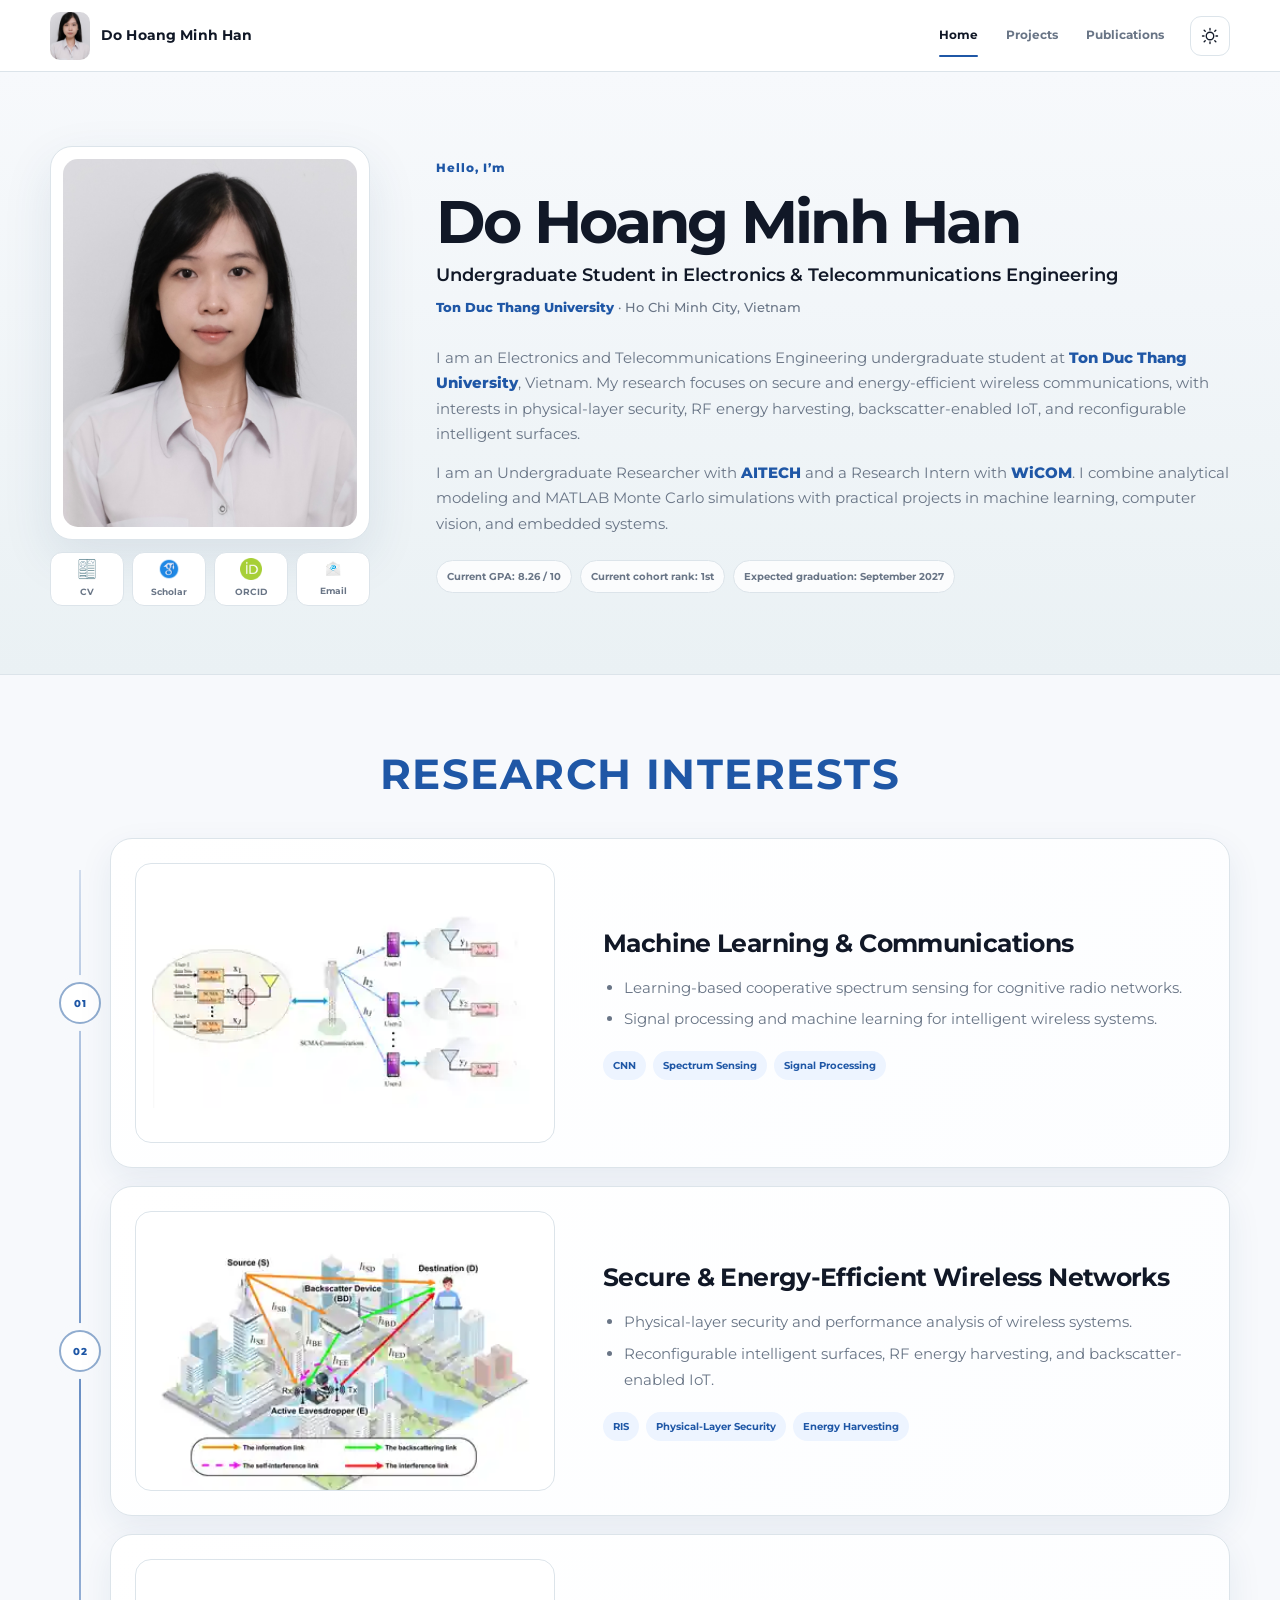
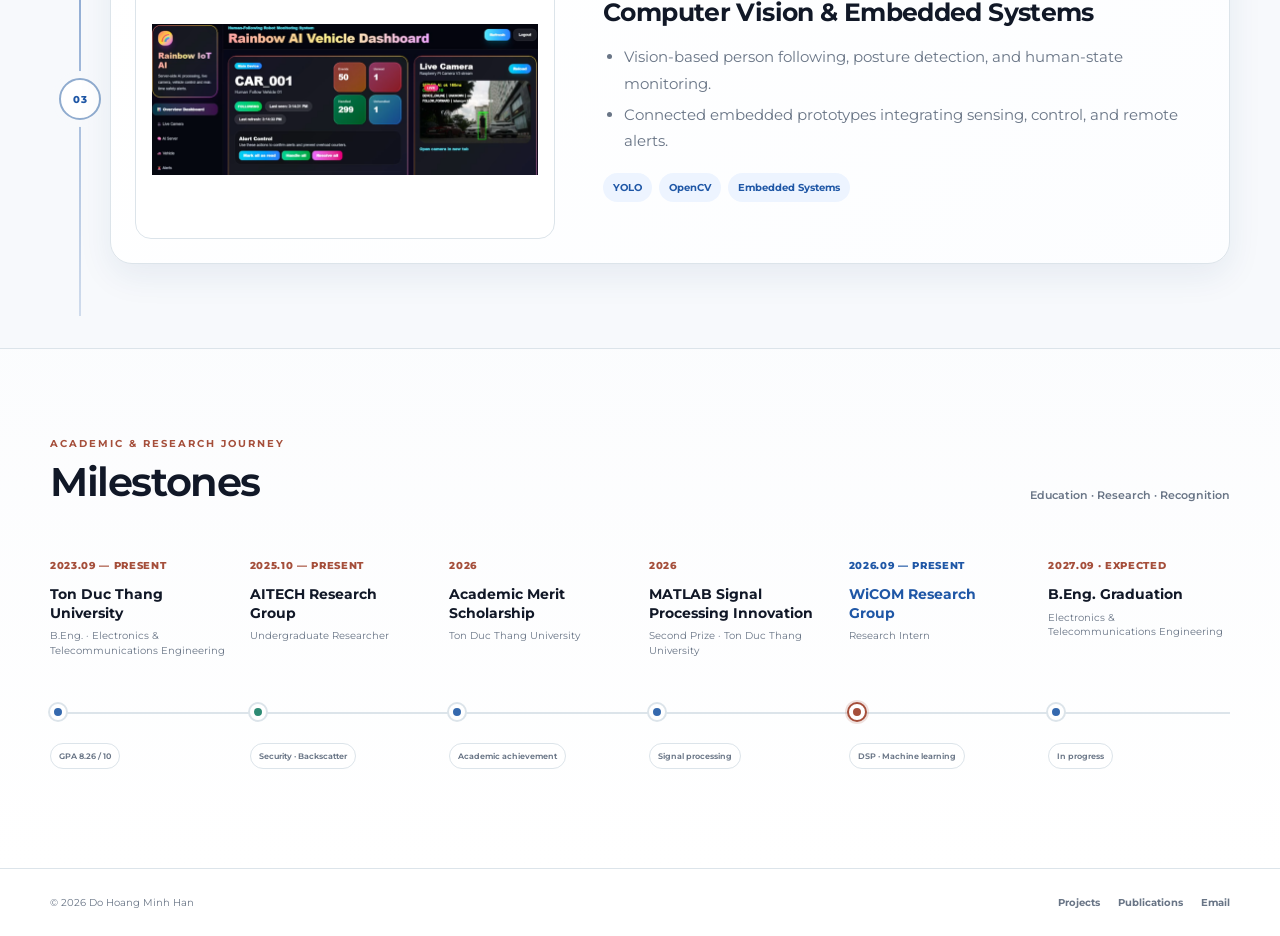
==== commit 64ce4067: "Use supplied SCMA and backscatter research figures" ====
--- a/index.html
+++ b/index.html
@@ -11,7 +11,7 @@
 
   <meta name="description" content="Academic homepage of Do Hoang Minh Han, an undergraduate researcher in wireless communications at Ton Duc Thang University."> 
-  <link rel="icon" type="image/svg+xml" href="./assets/monogram.svg">+  <link rel="icon" type="image/jpeg" href="./assets/minh-han-portrait.jpg?v=20261024"> 
   <link rel="preconnect" href="https://fonts.googleapis.com"> 
@@ -175,7 +175,7 @@
 
  
-    <section class="research-list page-width"><article class="research-item"><div class="research-node"><span>01</span></div><div class="research-card"><div class="research-visual"><img src="./assets/projects/spectrum-pd-pf.png" alt="CNN spectrum sensing simulation: detection and false-alarm probabilities versus average SNR" loading="lazy"></div><div class="research-copy"><h3>Machine Learning &amp; Communications</h3><ul><li>Learning-based cooperative spectrum sensing for cognitive radio networks.</li><li>Signal processing and machine learning for intelligent wireless systems.</li></ul><div class="tags"><span>CNN</span><span>Spectrum Sensing</span><span>Signal Processing</span></div></div></div></article><article class="research-item"><div class="research-node"><span>02</span></div><div class="research-card"><div class="research-visual"><img src="./assets/projects/security.svg" alt="Secure &amp; Energy-Efficient Wireless Networks topic illustration" loading="lazy"></div><div class="research-copy"><h3>Secure &amp; Energy-Efficient Wireless Networks</h3><ul><li>Physical-layer security and performance analysis of wireless systems.</li><li>Reconfigurable intelligent surfaces, RF energy harvesting, and backscatter-enabled IoT.</li></ul><div class="tags"><span>RIS</span><span>Physical-Layer Security</span><span>Energy Harvesting</span></div></div></div></article><article class="research-item"><div class="research-node"><span>03</span></div><div class="research-card"><div class="research-visual"><img src="./assets/projects/robot-dashboard.png" alt="Human-following robot dashboard with live camera and alert monitoring" loading="lazy"></div><div class="research-copy"><h3>Computer Vision &amp; Embedded Systems</h3><ul><li>Vision-based person following, posture detection, and human-state monitoring.</li><li>Connected embedded prototypes integrating sensing, control, and remote alerts.</li></ul><div class="tags"><span>YOLO</span><span>OpenCV</span><span>Embedded Systems</span></div></div></div></article></section>+    <section class="research-list page-width"><article class="research-item"><div class="research-node"><span>01</span></div><div class="research-card"><div class="research-visual"><img src="./assets/projects/research-scma.webp" alt="SCMA multi-user communications system with encoders, base station, and decoders" loading="lazy"></div><div class="research-copy"><h3>Machine Learning &amp; Communications</h3><ul><li>Learning-based cooperative spectrum sensing for cognitive radio networks.</li><li>Signal processing and machine learning for intelligent wireless systems.</li></ul><div class="tags"><span>CNN</span><span>Spectrum Sensing</span><span>Signal Processing</span></div></div></div></article><article class="research-item"><div class="research-node"><span>02</span></div><div class="research-card"><div class="research-visual"><img src="./assets/projects/research-backscatter.webp" alt="Backscatter communication network with a source, backscatter device, destination, and active eavesdropper" loading="lazy"></div><div class="research-copy"><h3>Secure &amp; Energy-Efficient Wireless Networks</h3><ul><li>Physical-layer security and performance analysis of wireless systems.</li><li>Reconfigurable intelligent surfaces, RF energy harvesting, and backscatter-enabled IoT.</li></ul><div class="tags"><span>RIS</span><span>Physical-Layer Security</span><span>Energy Harvesting</span></div></div></div></article><article class="research-item"><div class="research-node"><span>03</span></div><div class="research-card"><div class="research-visual"><img src="./assets/projects/robot-dashboard.png" alt="Human-following robot dashboard with live camera and alert monitoring" loading="lazy"></div><div class="research-copy"><h3>Computer Vision &amp; Embedded Systems</h3><ul><li>Vision-based person following, posture detection, and human-state monitoring.</li><li>Connected embedded prototypes integrating sensing, control, and remote alerts.</li></ul><div class="tags"><span>YOLO</span><span>OpenCV</span><span>Embedded Systems</span></div></div></div></article></section> 
  
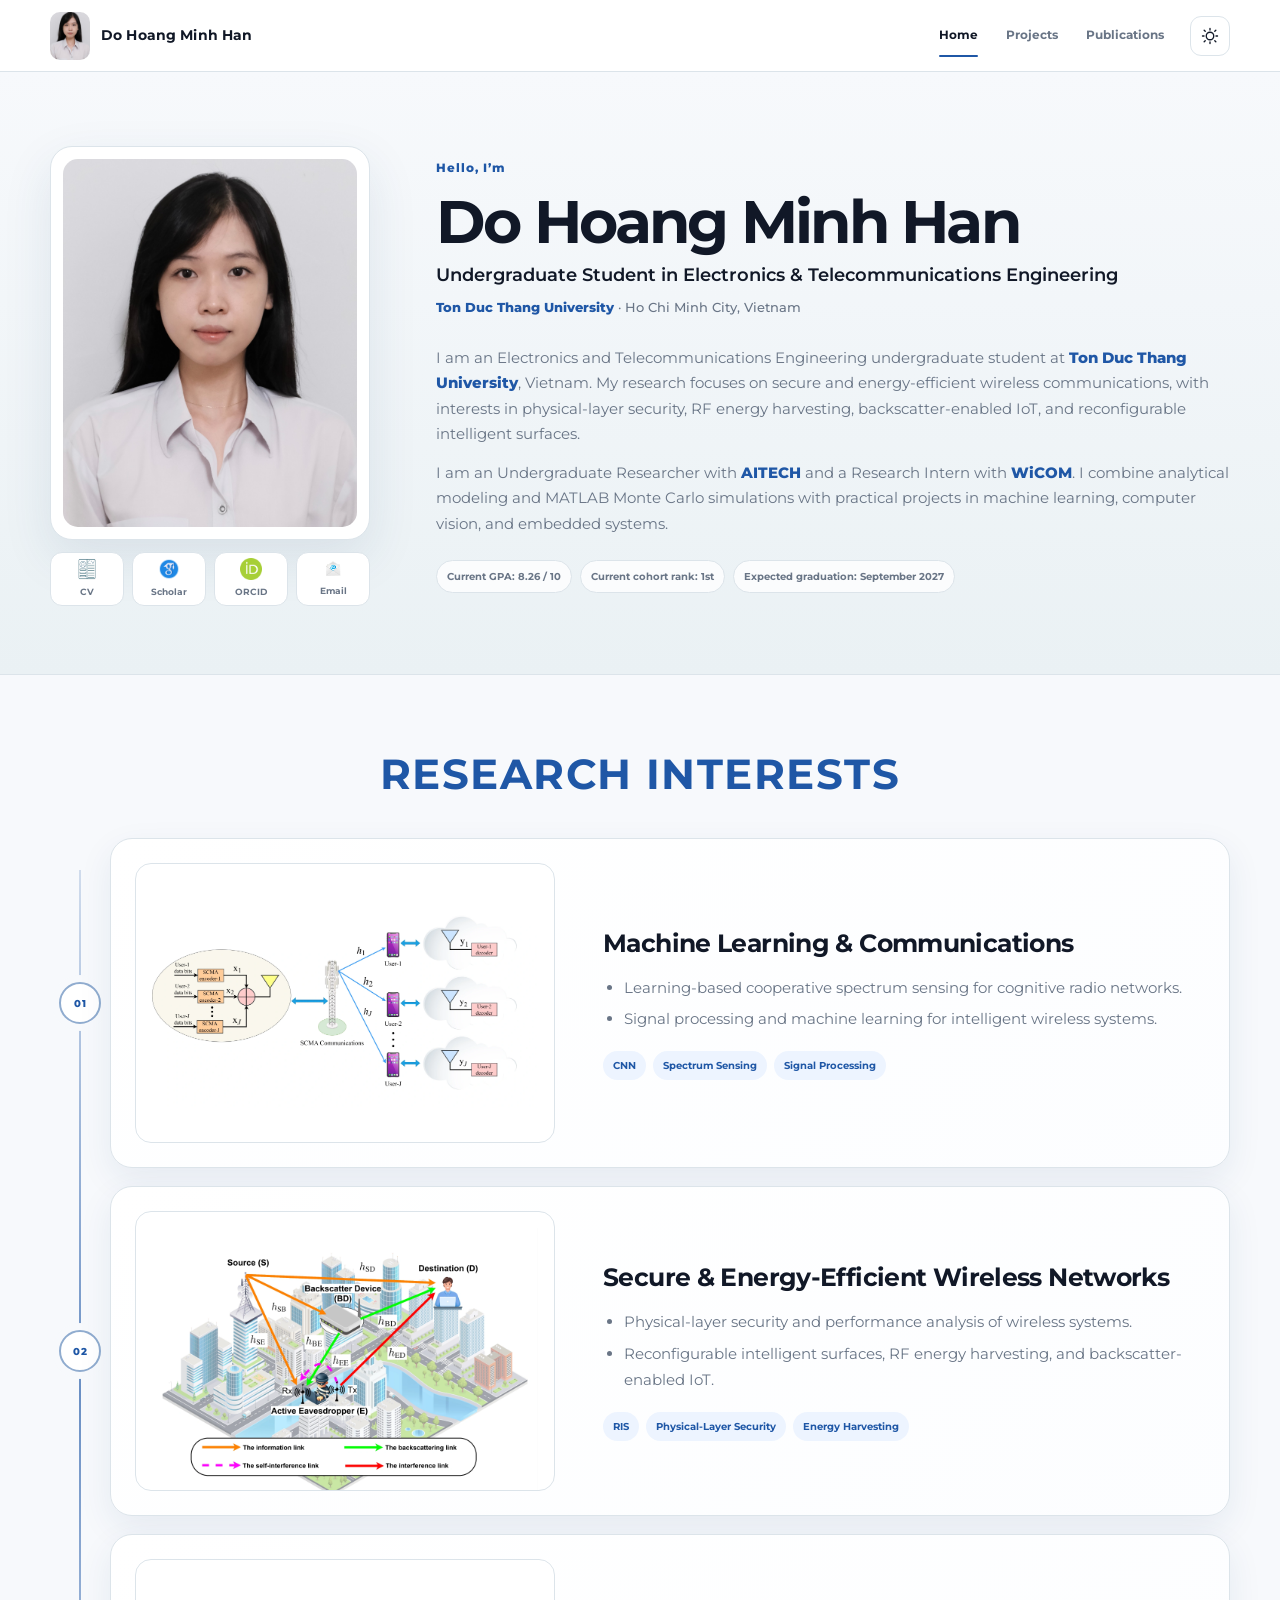
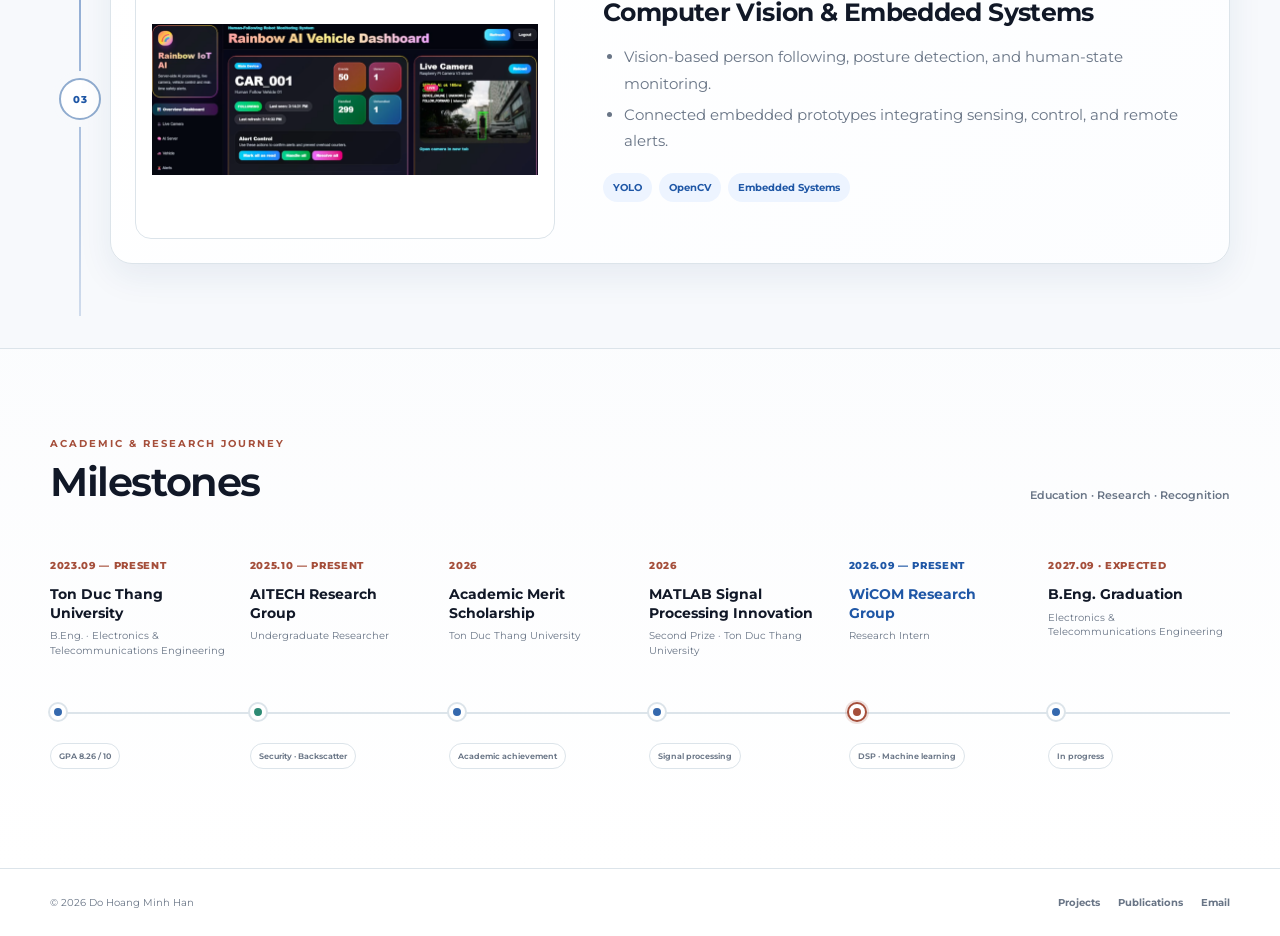
==== commit 79145108: "Replace research interest illustrations with high-resolution originals" ====
--- a/index.html
+++ b/index.html
@@ -175,7 +175,7 @@
 
  
-    <section class="research-list page-width"><article class="research-item"><div class="research-node"><span>01</span></div><div class="research-card"><div class="research-visual"><img src="./assets/projects/research-scma.webp" alt="SCMA multi-user communications system with encoders, base station, and decoders" loading="lazy"></div><div class="research-copy"><h3>Machine Learning &amp; Communications</h3><ul><li>Learning-based cooperative spectrum sensing for cognitive radio networks.</li><li>Signal processing and machine learning for intelligent wireless systems.</li></ul><div class="tags"><span>CNN</span><span>Spectrum Sensing</span><span>Signal Processing</span></div></div></div></article><article class="research-item"><div class="research-node"><span>02</span></div><div class="research-card"><div class="research-visual"><img src="./assets/projects/research-backscatter.webp" alt="Backscatter communication network with a source, backscatter device, destination, and active eavesdropper" loading="lazy"></div><div class="research-copy"><h3>Secure &amp; Energy-Efficient Wireless Networks</h3><ul><li>Physical-layer security and performance analysis of wireless systems.</li><li>Reconfigurable intelligent surfaces, RF energy harvesting, and backscatter-enabled IoT.</li></ul><div class="tags"><span>RIS</span><span>Physical-Layer Security</span><span>Energy Harvesting</span></div></div></div></article><article class="research-item"><div class="research-node"><span>03</span></div><div class="research-card"><div class="research-visual"><img src="./assets/projects/robot-dashboard.png" alt="Human-following robot dashboard with live camera and alert monitoring" loading="lazy"></div><div class="research-copy"><h3>Computer Vision &amp; Embedded Systems</h3><ul><li>Vision-based person following, posture detection, and human-state monitoring.</li><li>Connected embedded prototypes integrating sensing, control, and remote alerts.</li></ul><div class="tags"><span>YOLO</span><span>OpenCV</span><span>Embedded Systems</span></div></div></div></article></section>+    <section class="research-list page-width"><article class="research-item"><div class="research-node"><span>01</span></div><div class="research-card"><div class="research-visual"><img src="./assets/projects/research-scma.webp?v=20261024-hq" alt="SCMA multi-user communications system with encoders, base station, and decoders" loading="lazy"></div><div class="research-copy"><h3>Machine Learning &amp; Communications</h3><ul><li>Learning-based cooperative spectrum sensing for cognitive radio networks.</li><li>Signal processing and machine learning for intelligent wireless systems.</li></ul><div class="tags"><span>CNN</span><span>Spectrum Sensing</span><span>Signal Processing</span></div></div></div></article><article class="research-item"><div class="research-node"><span>02</span></div><div class="research-card"><div class="research-visual"><img src="./assets/projects/research-backscatter.webp?v=20261024-hq" alt="Backscatter communication network with a source, backscatter device, destination, and active eavesdropper" loading="lazy"></div><div class="research-copy"><h3>Secure &amp; Energy-Efficient Wireless Networks</h3><ul><li>Physical-layer security and performance analysis of wireless systems.</li><li>Reconfigurable intelligent surfaces, RF energy harvesting, and backscatter-enabled IoT.</li></ul><div class="tags"><span>RIS</span><span>Physical-Layer Security</span><span>Energy Harvesting</span></div></div></div></article><article class="research-item"><div class="research-node"><span>03</span></div><div class="research-card"><div class="research-visual"><img src="./assets/projects/robot-dashboard.png" alt="Human-following robot dashboard with live camera and alert monitoring" loading="lazy"></div><div class="research-copy"><h3>Computer Vision &amp; Embedded Systems</h3><ul><li>Vision-based person following, posture detection, and human-state monitoring.</li><li>Connected embedded prototypes integrating sensing, control, and remote alerts.</li></ul><div class="tags"><span>YOLO</span><span>OpenCV</span><span>Embedded Systems</span></div></div></div></article></section> 
  
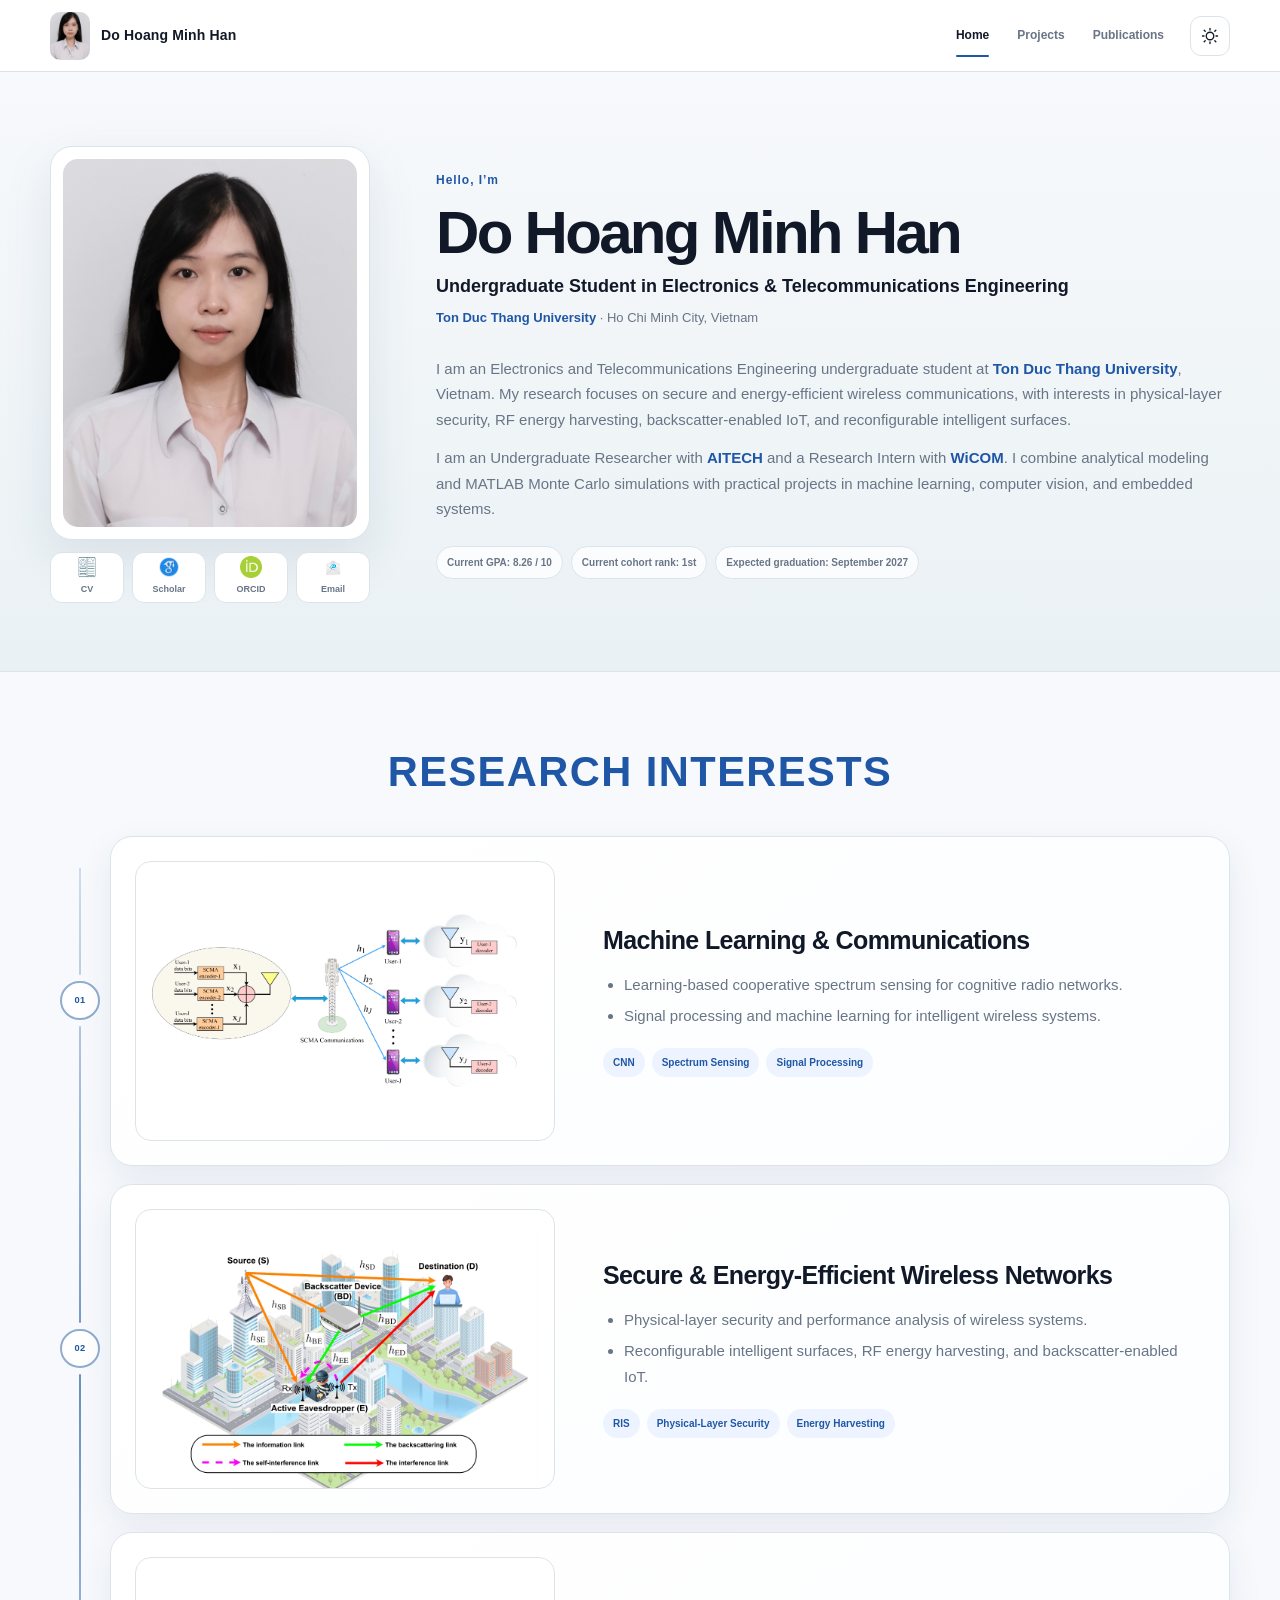
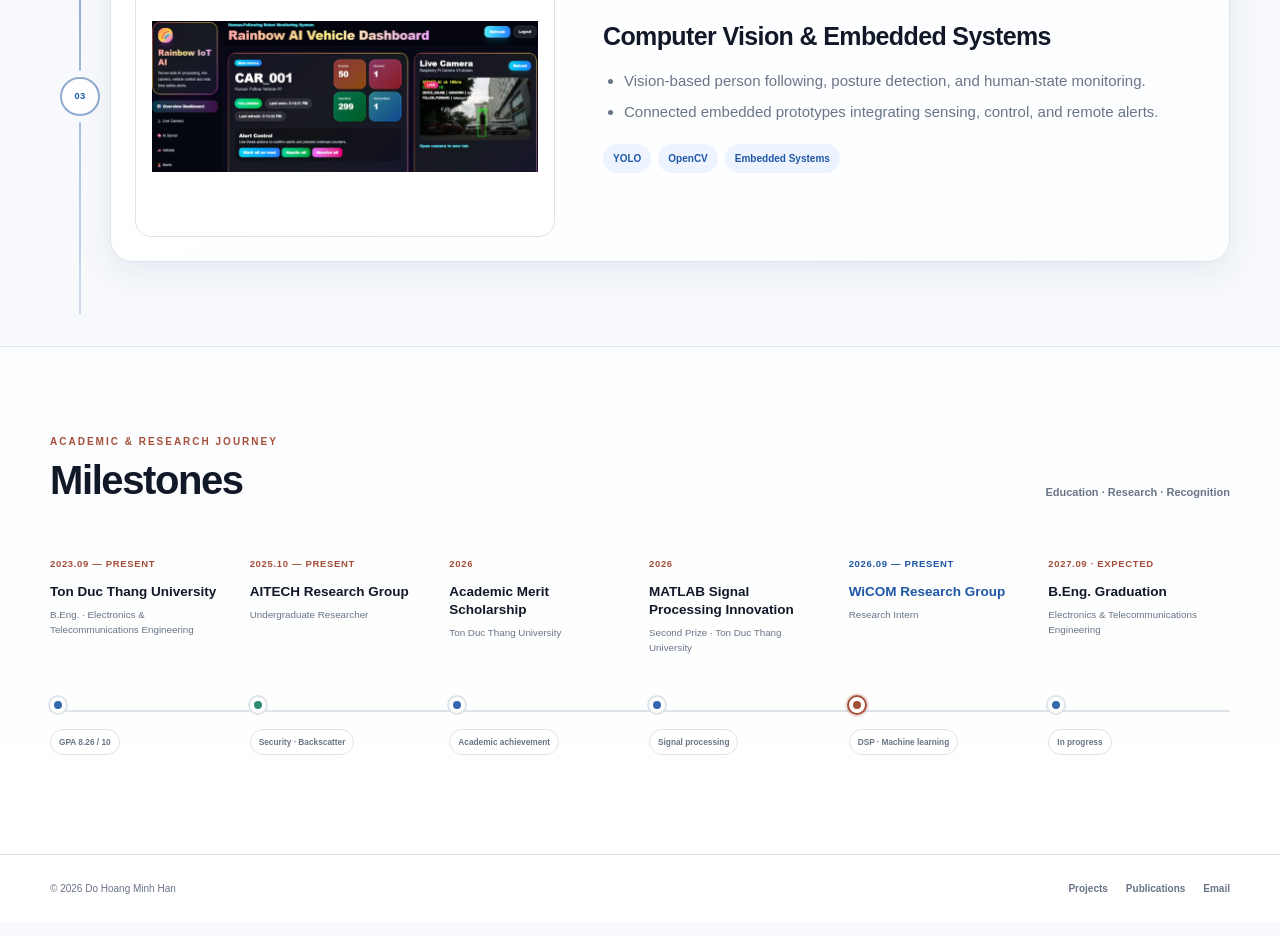
==== commit 1a841162: "Security: restrict active content with CSP on index.html" ====
--- a/index.html
+++ b/index.html
@@ -3,7 +3,8 @@
 
 <head> 
-  <meta charset="UTF-8">+  <meta charset="UTF-8">
+<meta http-equiv="Content-Security-Policy" content="default-src 'self'; script-src 'self'; style-src 'self' https://fonts.googleapis.com; font-src 'self' https://fonts.gstatic.com; img-src 'self' data:; connect-src 'self'; object-src 'none'; base-uri 'none'; form-action 'none'; frame-src 'none'"> 
   <meta name="viewport" content="width=device-width,initial-scale=1.0"> 
